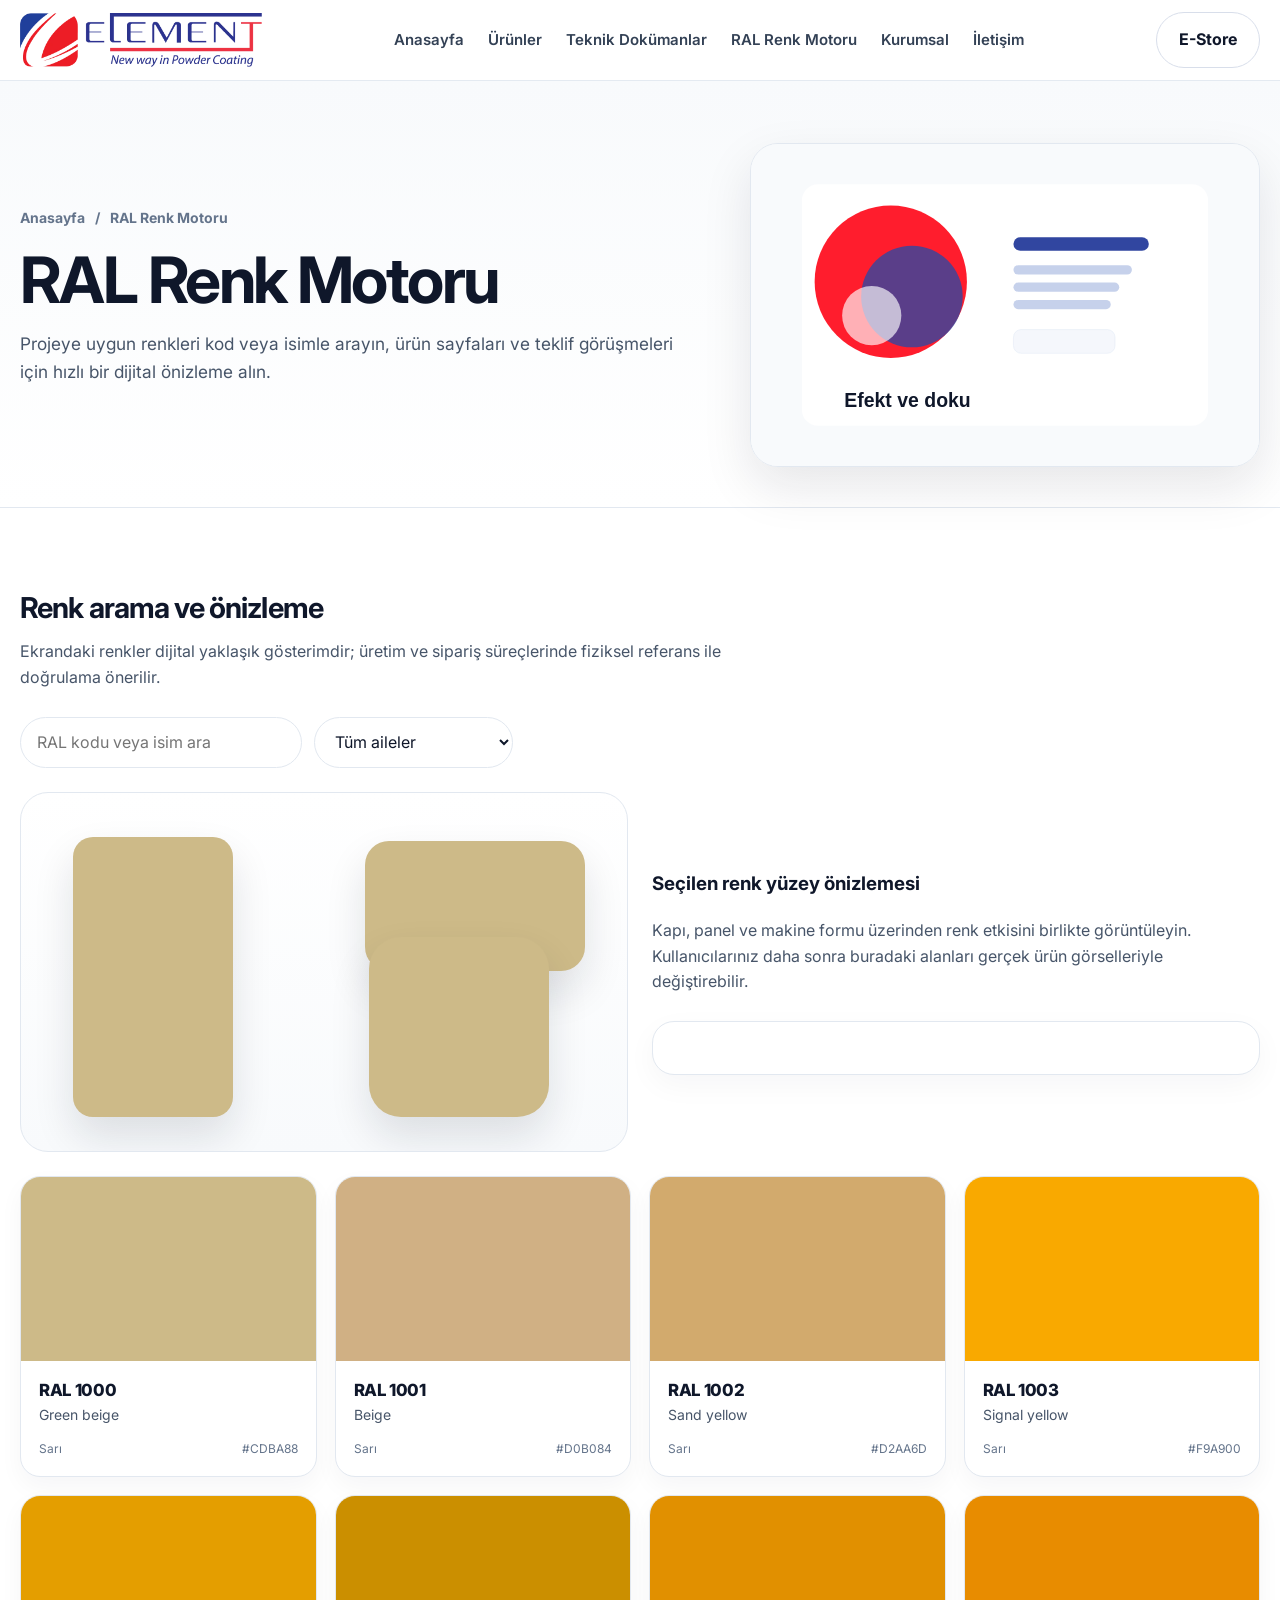
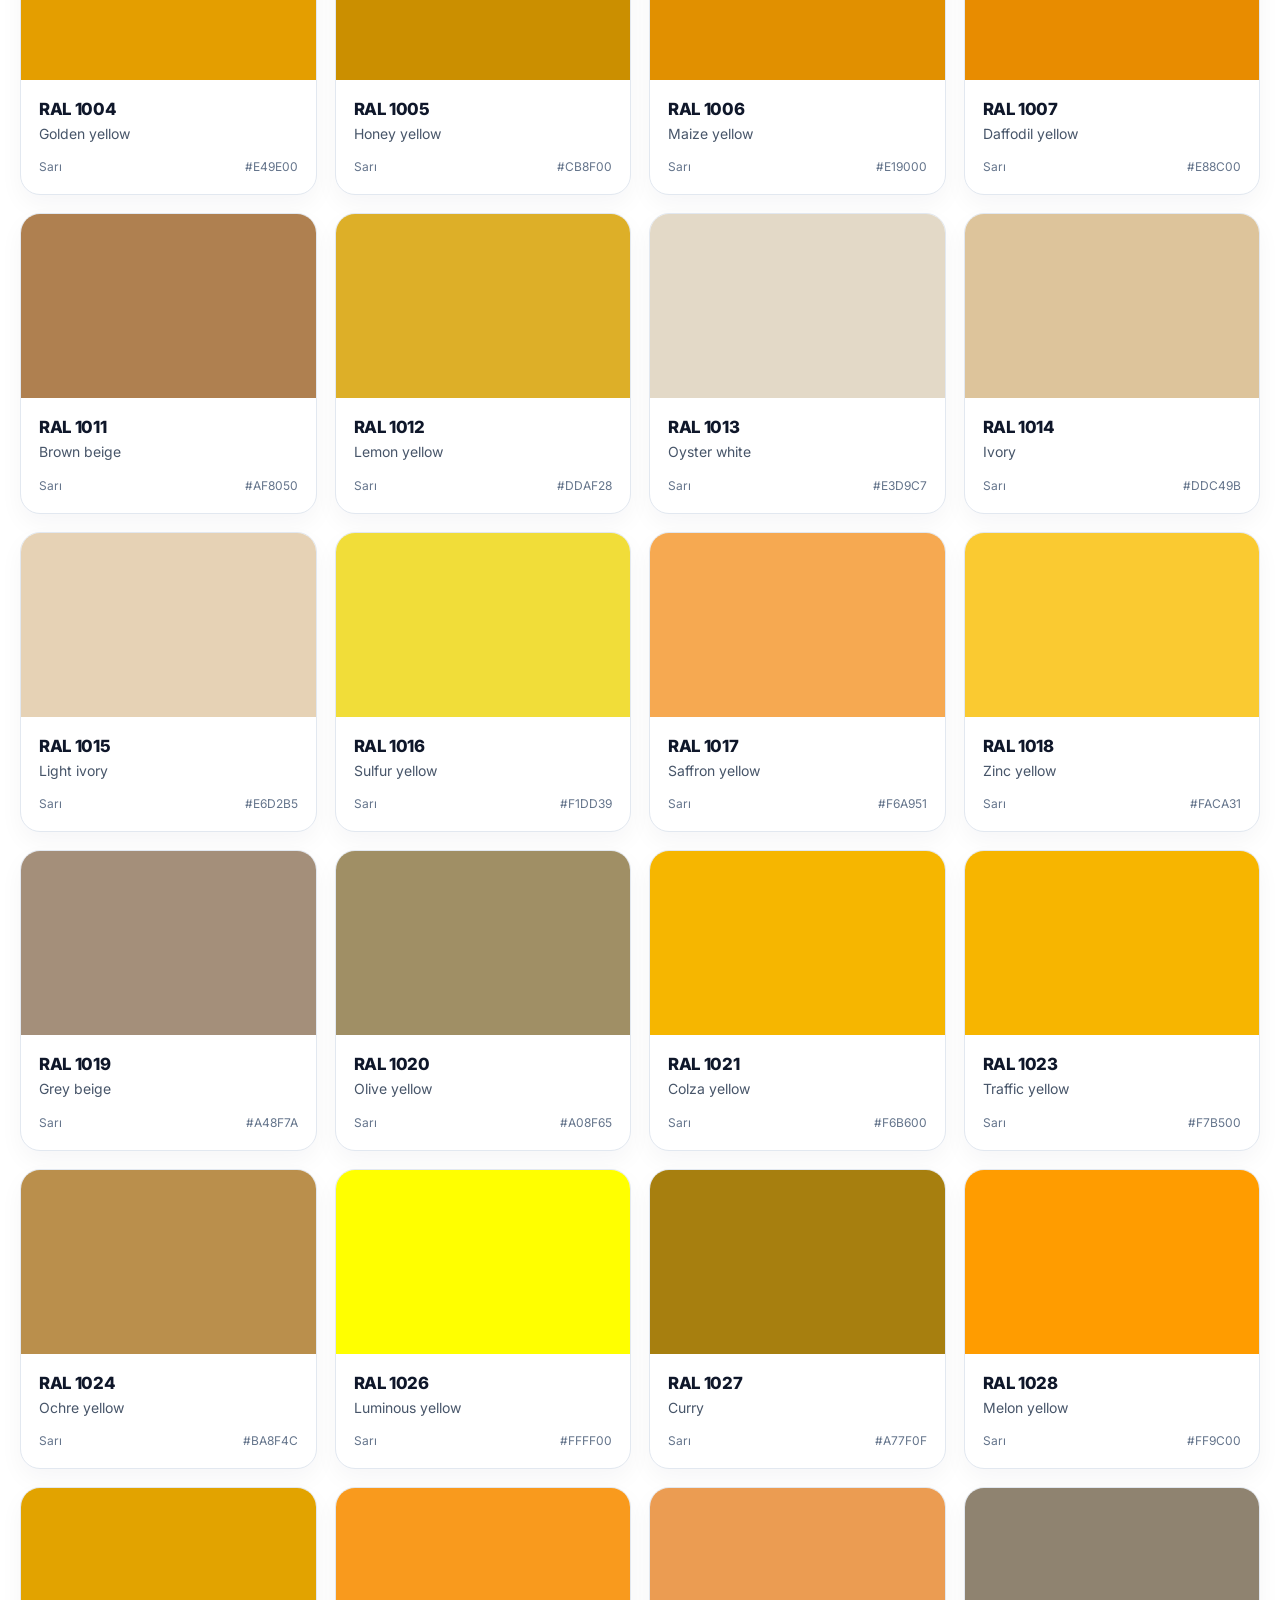
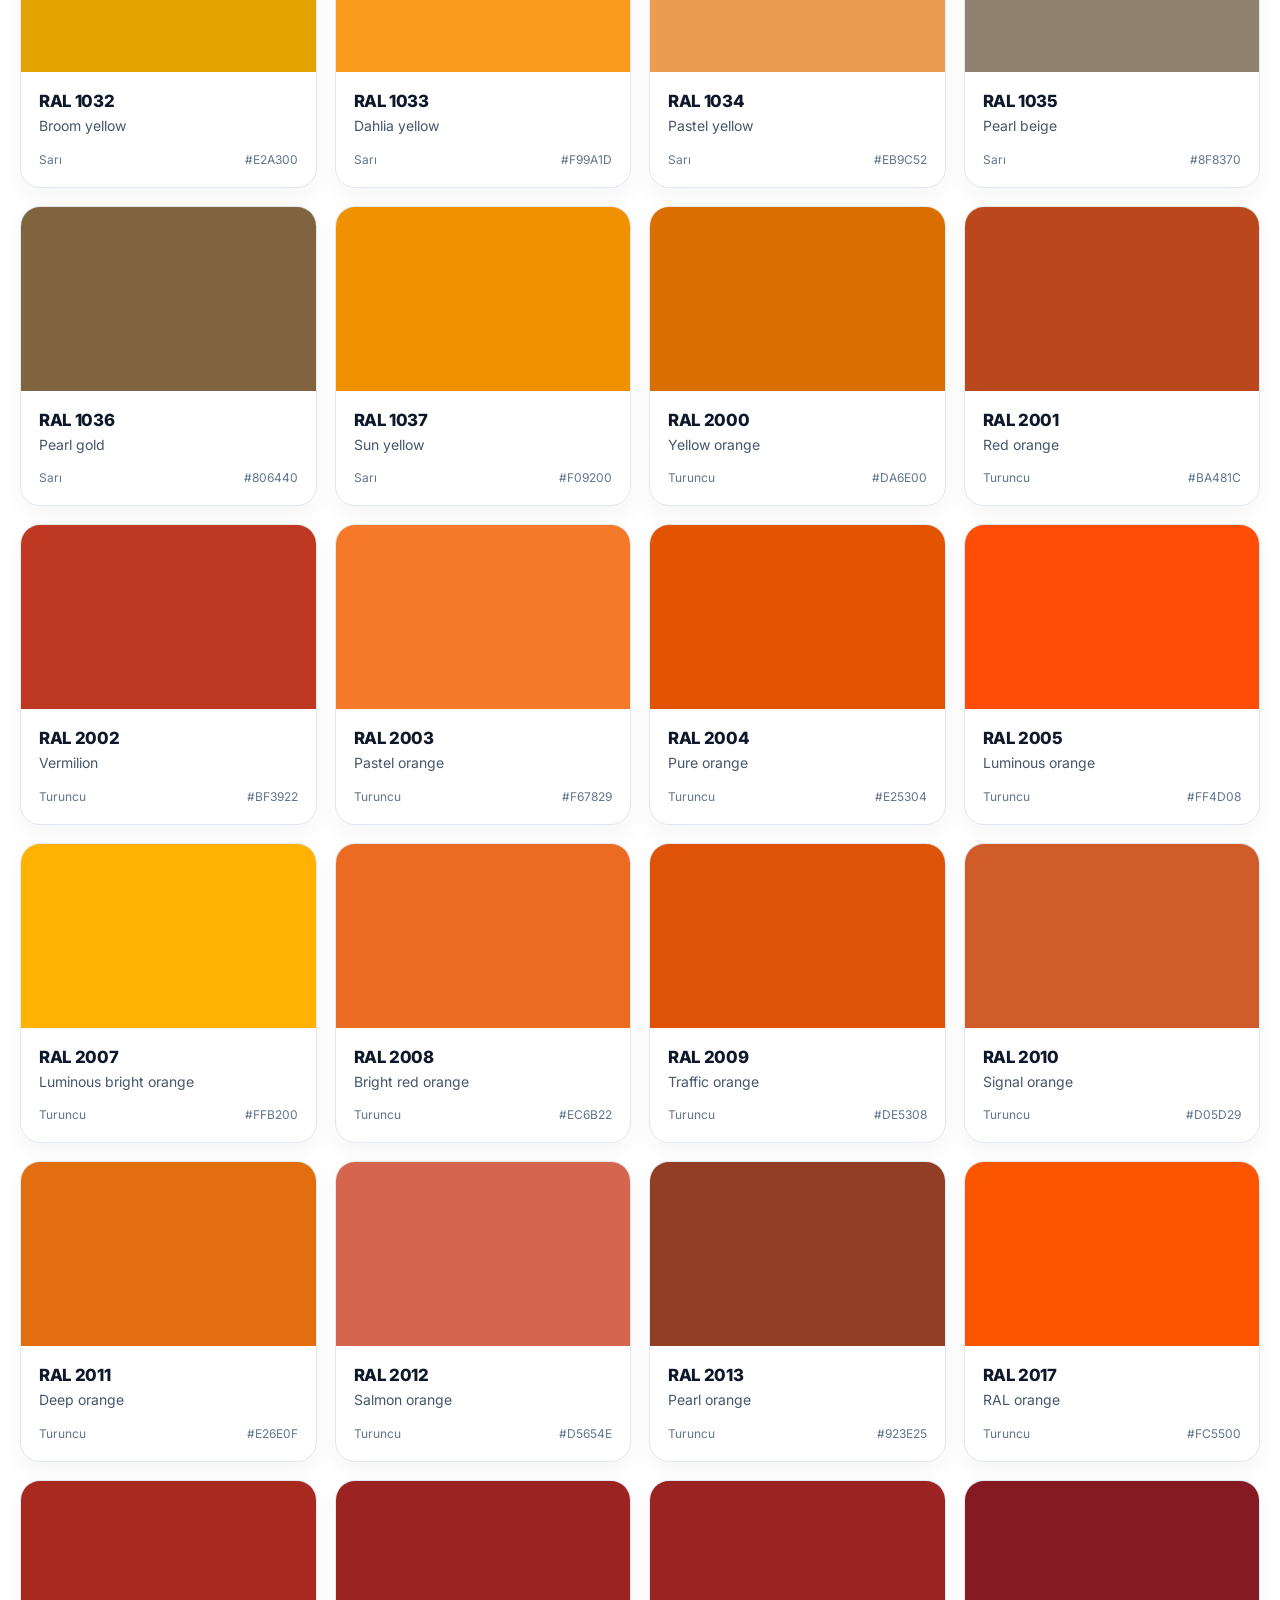
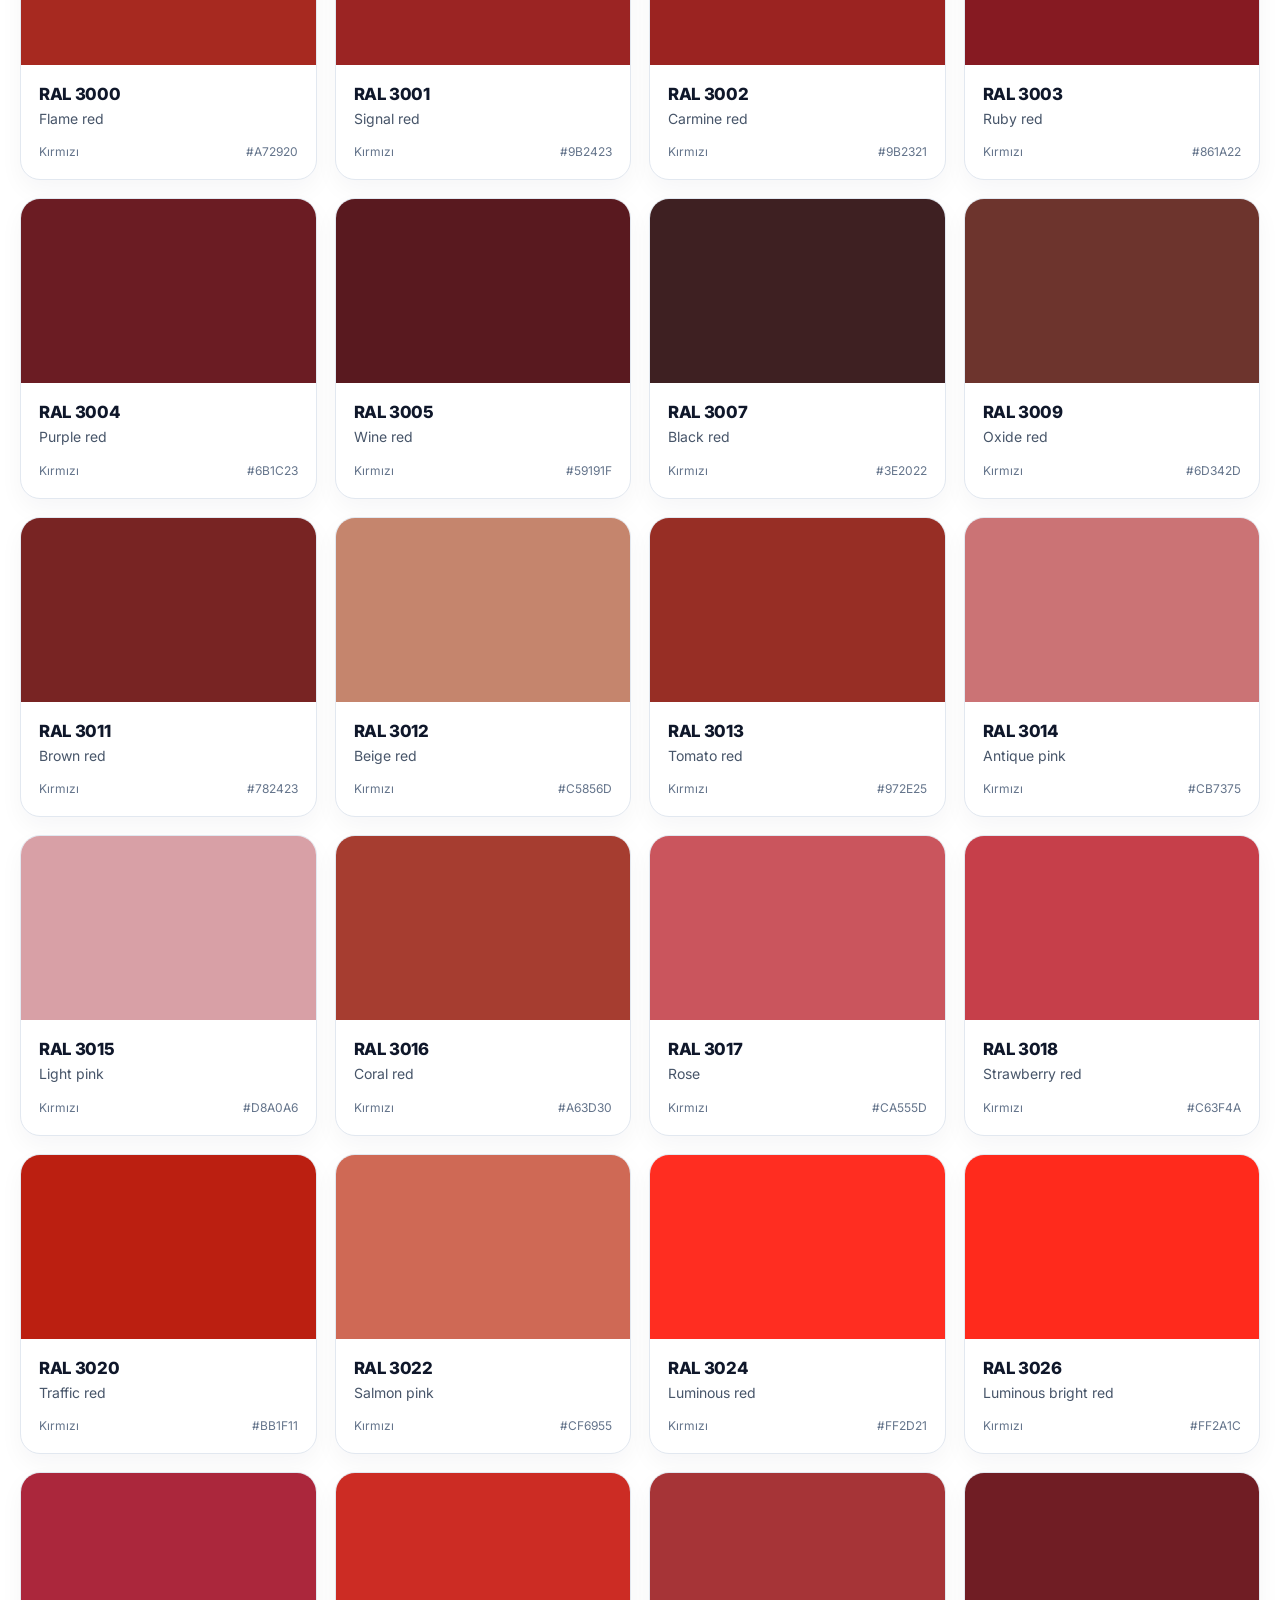
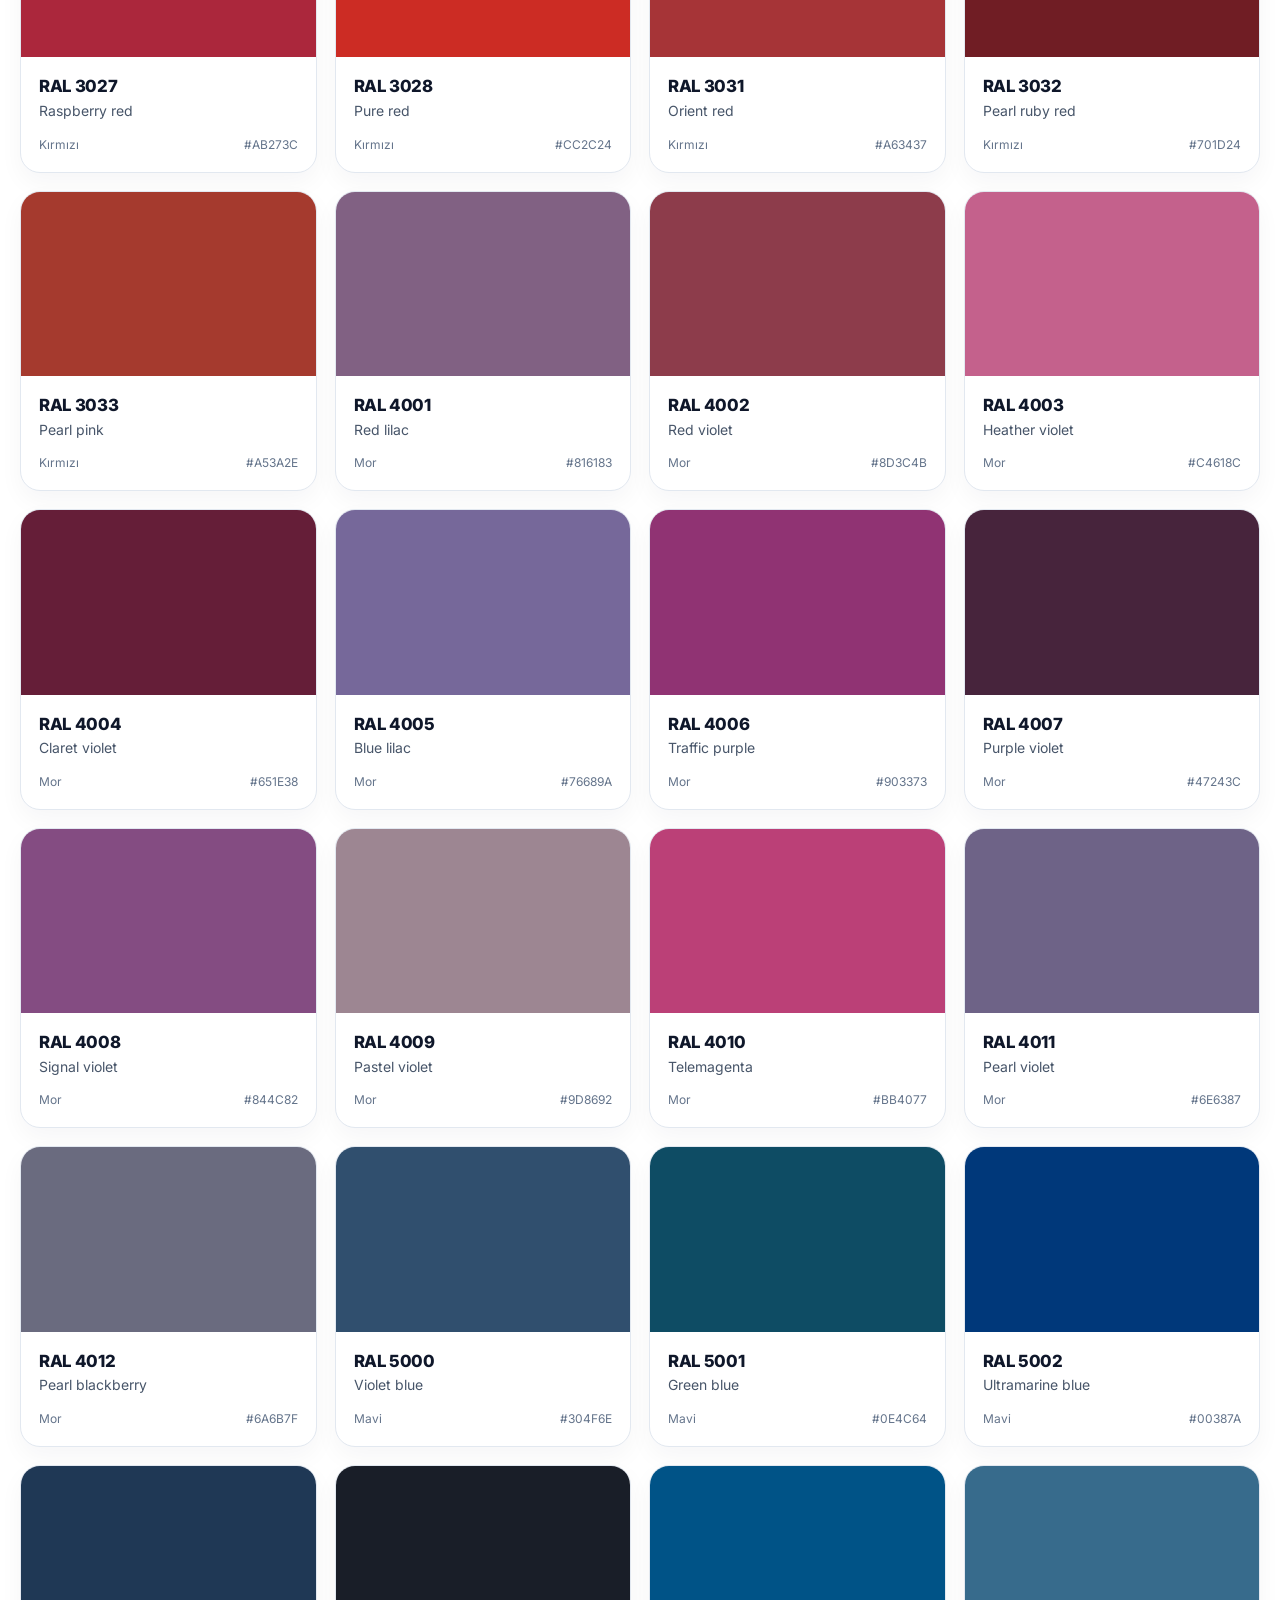
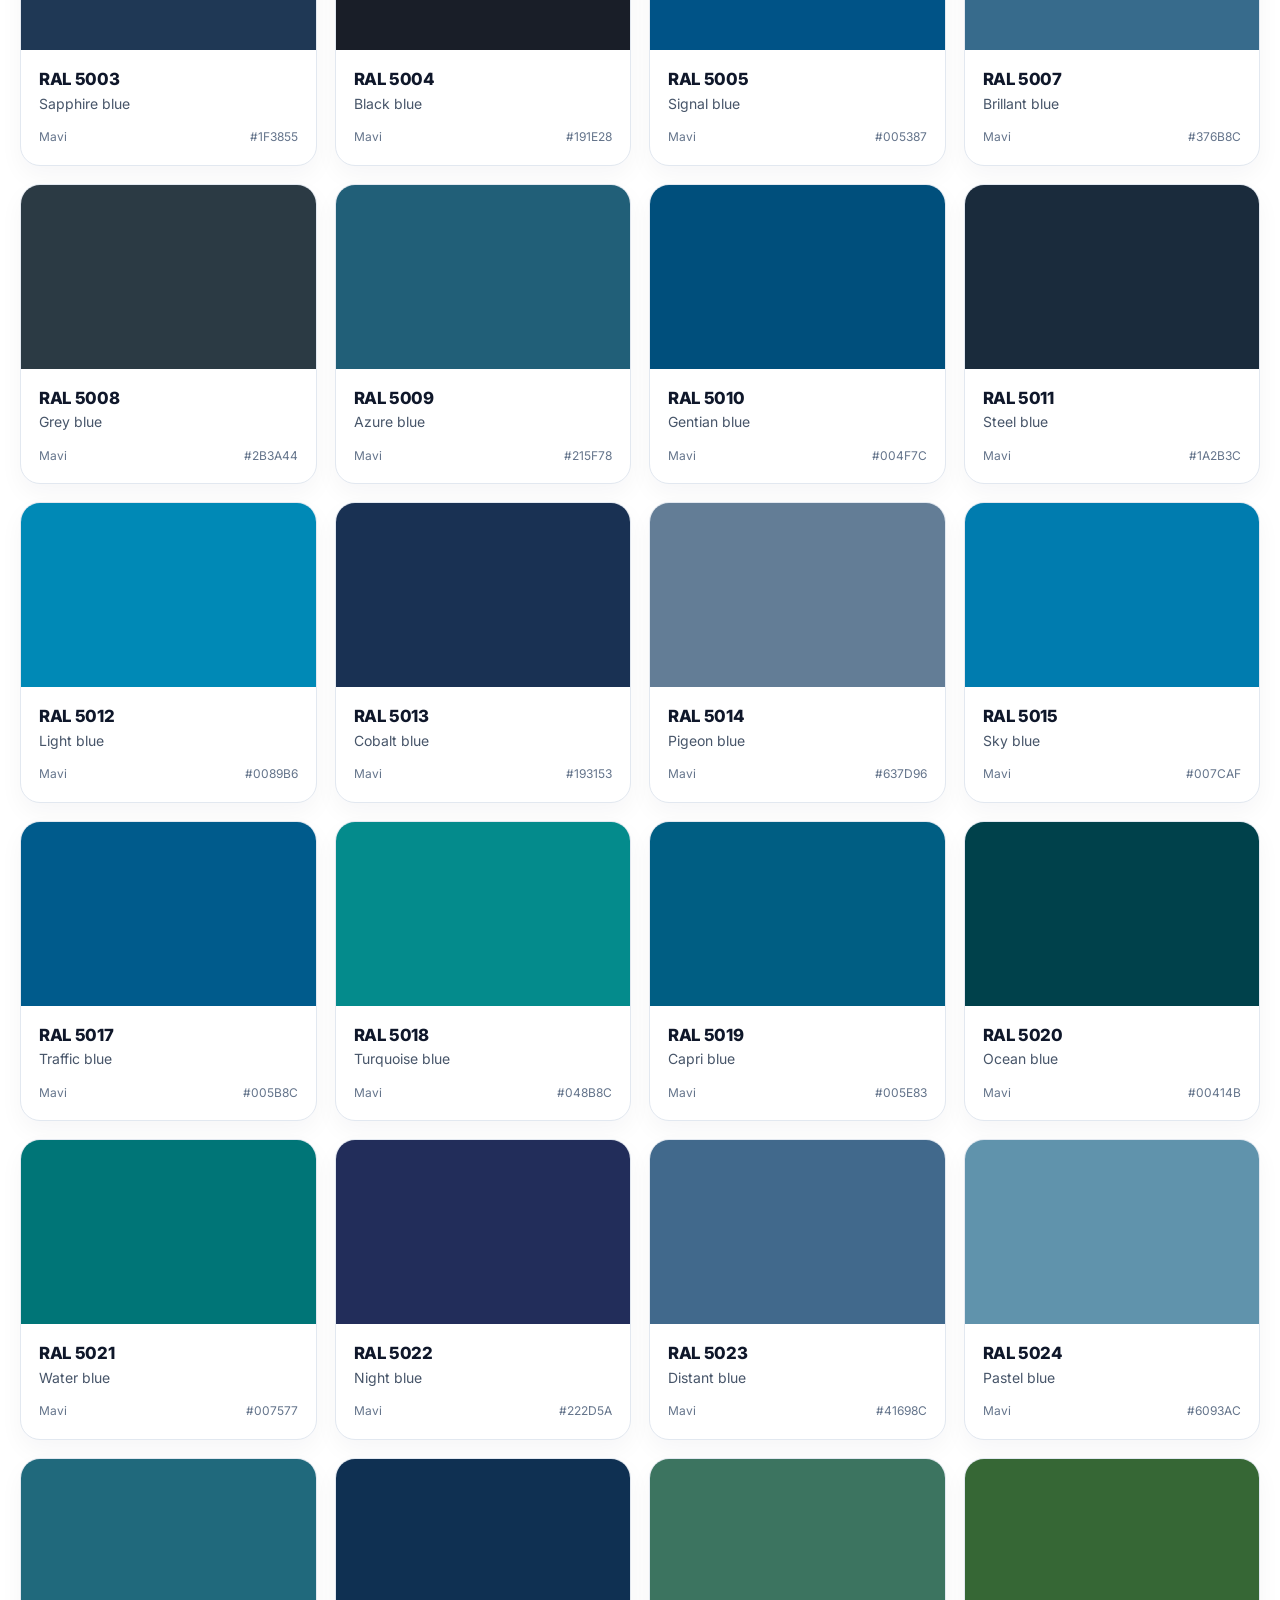
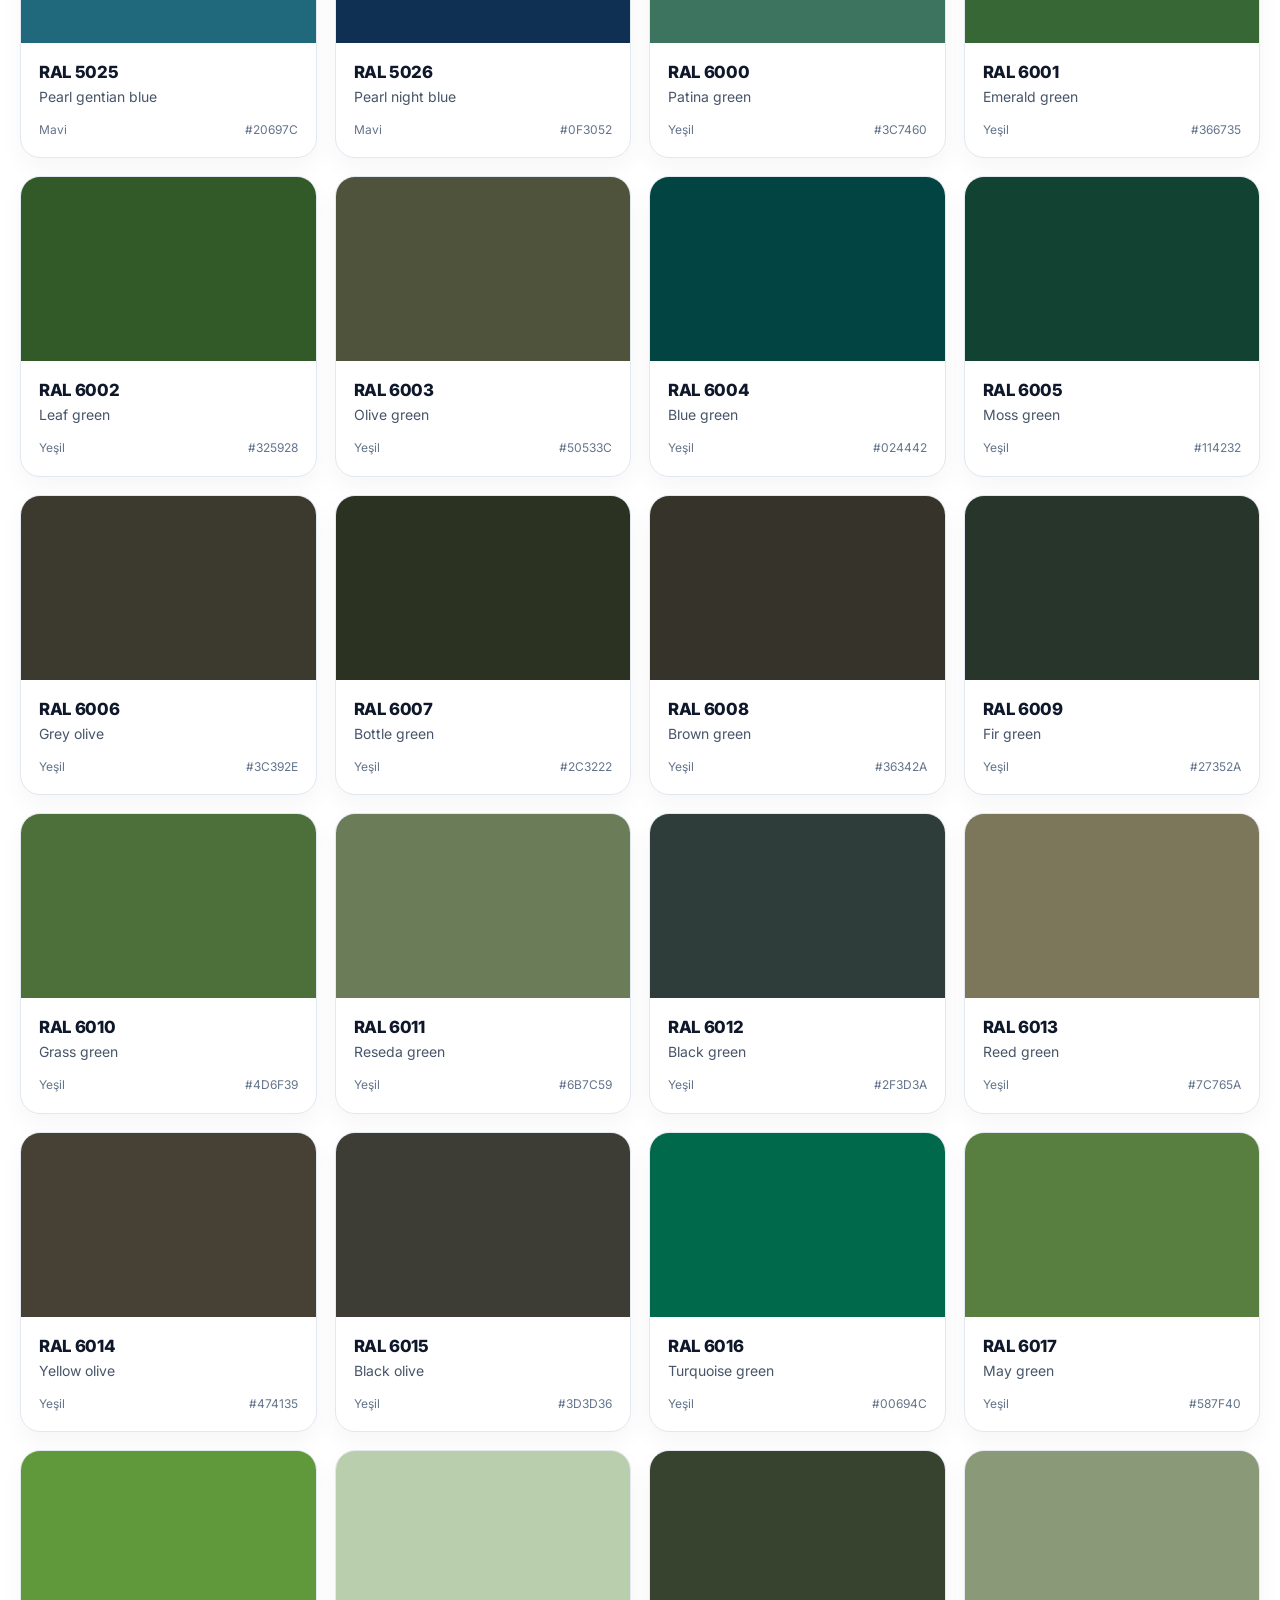
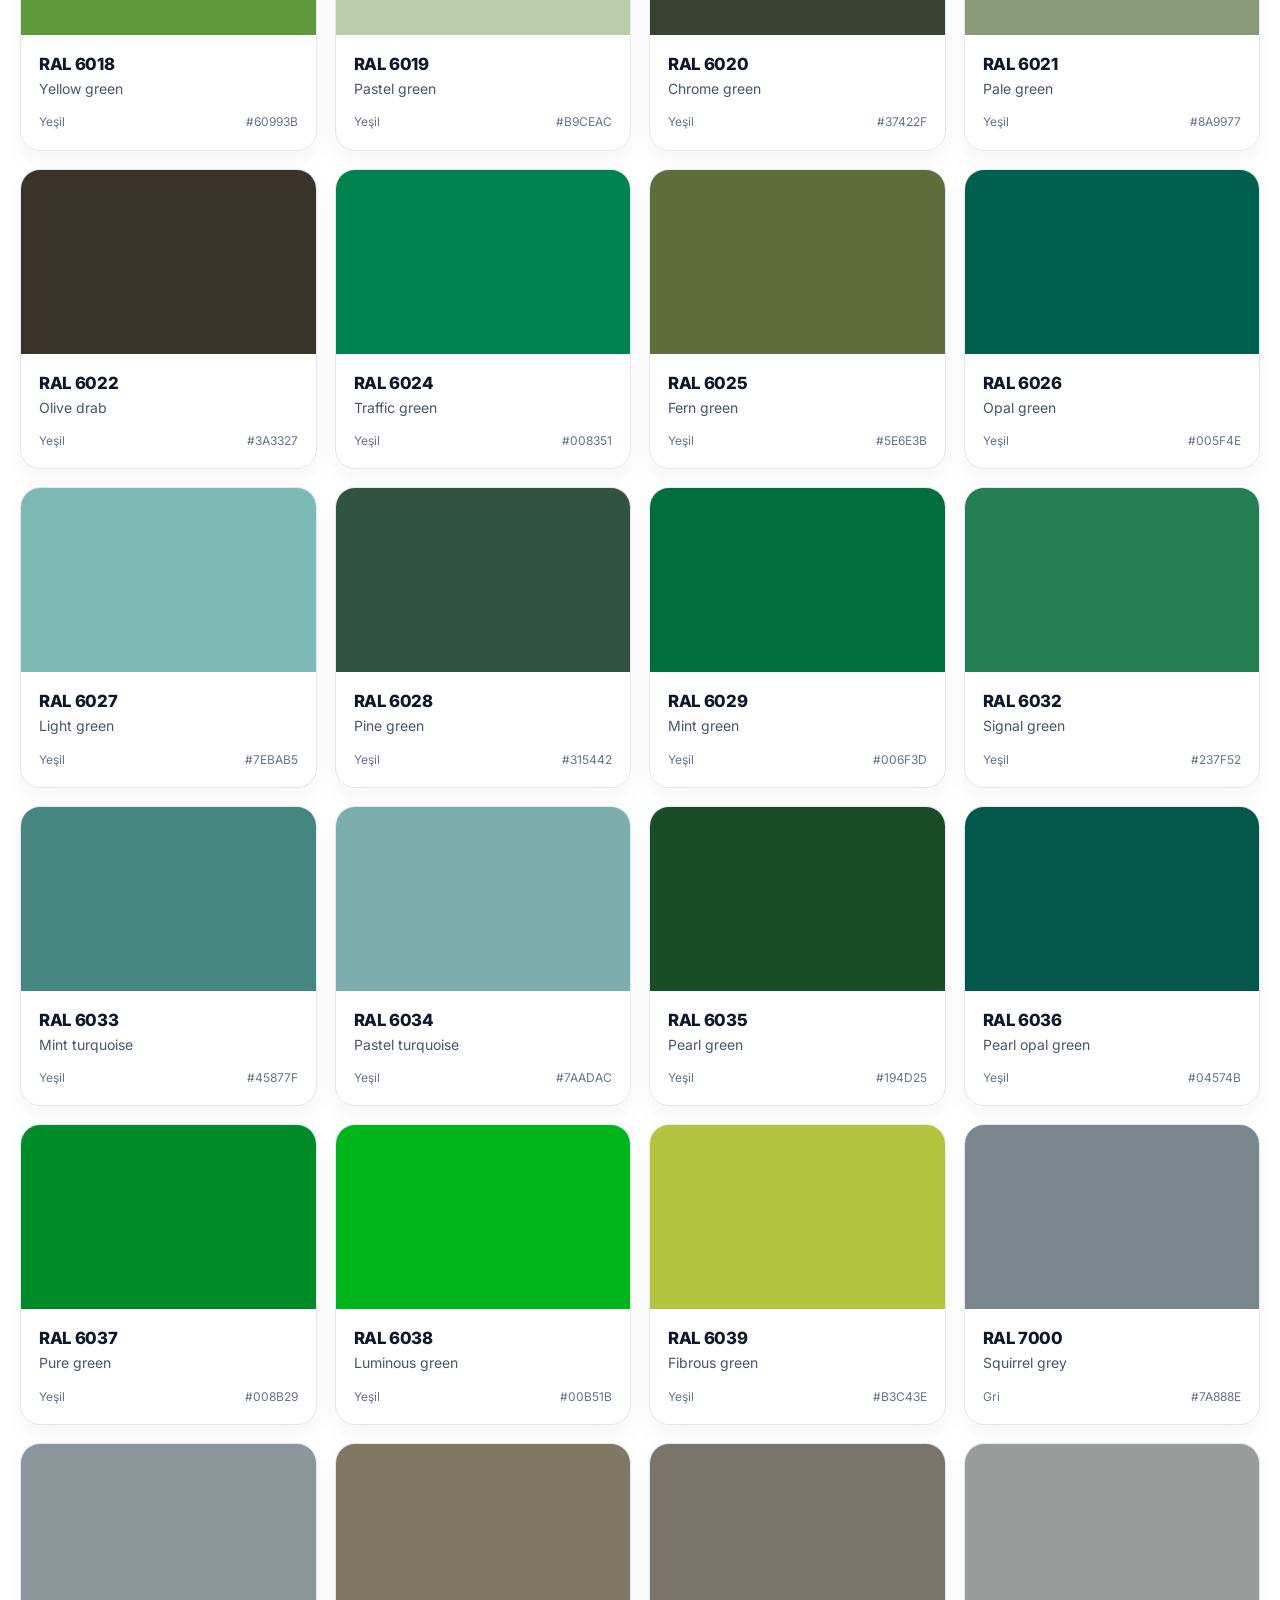
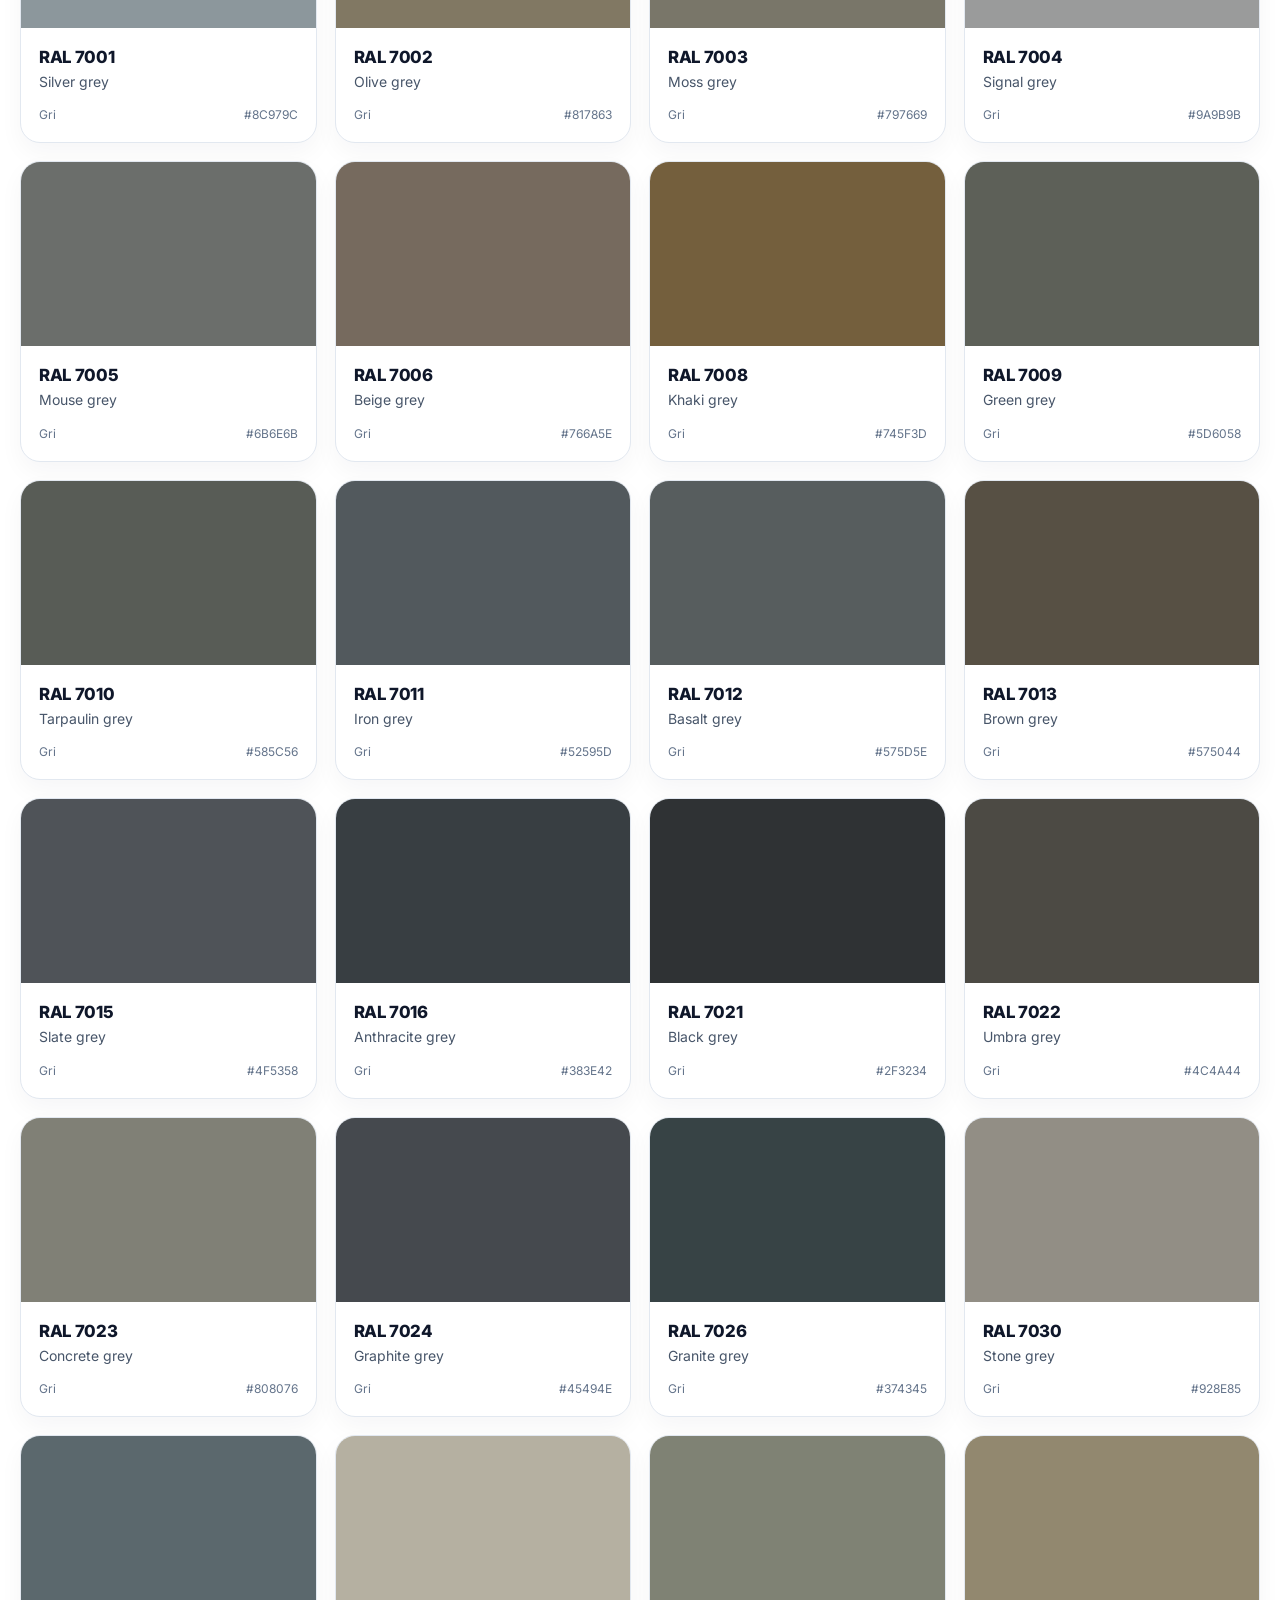
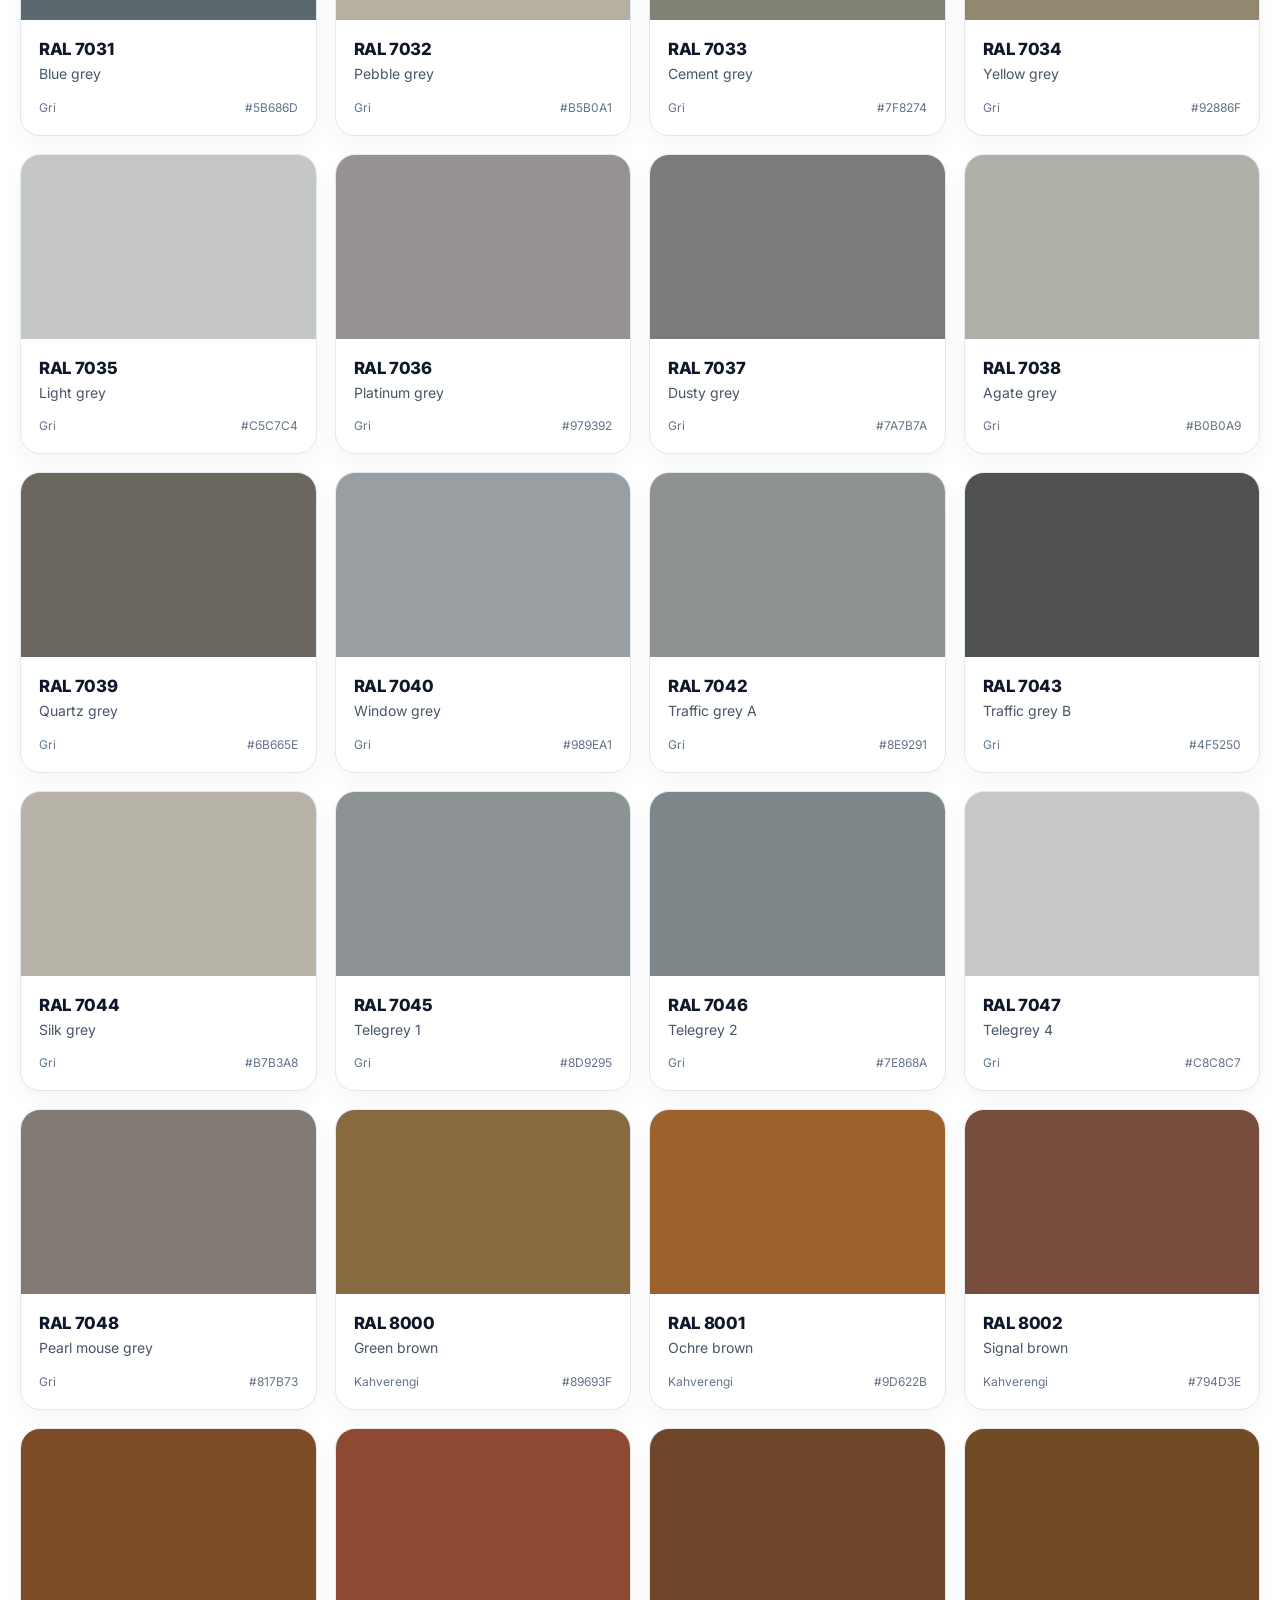
==== ral-renk-motoru.html @ 596d7acd "Add files via upload" ====
<!DOCTYPE html><html lang="tr"><head><title>RAL Renk Motoru - Element Boya</title><meta name="description" content="Element Boya RAL renk motoru ve dijital renk önizleme alanı"><meta charset="UTF-8"><meta name="viewport" content="width=device-width, initial-scale=1.0"><meta name="theme-color" content="#ffffff"><link rel="preconnect" href="https://fonts.googleapis.com"><link rel="preconnect" href="https://fonts.gstatic.com" crossorigin><link href="https://fonts.googleapis.com/css2?family=Inter:wght@400;500;600;700;800&display=swap" rel="stylesheet"><link rel="stylesheet" href="assets/css/styles.css"></head><body><header class="site-header">
  <div class="container navbar">
    <a class="logo" href="index.html" aria-label="Element Boya Ana Sayfa"><img src="assets/images/element-logo.webp" alt="Element Boya logosu"></a>
    <nav class="nav-links">
      <a href="index.html">Anasayfa</a>
      <a href="urunler.html">Ürünler</a>
      <a href="teknik-dokumanlar.html">Teknik Dokümanlar</a>
      <a href="ral-renk-motoru.html">RAL Renk Motoru</a>
      <a href="kurumsal.html">Kurumsal</a>
      <a href="iletisim.html">İletişim</a>
    </nav>
    <div class="cta-row">
      <a class="btn btn-secondary" href="https://shopelementboya.com/" target="_blank" rel="noopener">E-Store</a>
      <button class="btn btn-dark mobile-toggle" data-mobile-toggle>Menü</button>
    </div>
  </div>
  <div class="container mobile-nav" data-mobile-nav>
    <a href="index.html">Anasayfa</a>
    <a href="urunler.html">Ürünler</a>
    <a href="teknik-dokumanlar.html">Teknik Dokümanlar</a>
    <a href="ral-renk-motoru.html">RAL Renk Motoru</a>
    <a href="kurumsal.html">Kurumsal</a>
    <a href="iletisim.html">İletişim</a>
    <a href="https://shopelementboya.com/" target="_blank" rel="noopener">E-Store</a>
  </div>
</header>
<section class="page-hero"><div class="container split-grid"><div><div class="breadcrumb"><span>Anasayfa</span><span>/</span><span>RAL Renk Motoru</span></div><h1>RAL Renk Motoru</h1><p>Projeye uygun renkleri kod veya isimle arayın, ürün sayfaları ve teklif görüşmeleri için hızlı bir dijital önizleme alın.</p></div><div class="page-banner"><img src="assets/images/product-effects.svg" alt="RAL renk motoru banner"></div></div></section>
<section class="section"><div class="container"><h2 class="section-title">Renk arama ve önizleme</h2><p class="section-lead">Ekrandaki renkler dijital yaklaşık gösterimdir; üretim ve sipariş süreçlerinde fiziksel referans ile doğrulama önerilir.</p><div class="ral-toolbar"><input class="search" id="ral-search" placeholder="RAL kodu veya isim ara"><select class="select" id="ral-family"><option value="">Tüm aileler</option><option value="1">1000 Sarılar</option><option value="2">2000 Turuncular</option><option value="3">3000 Kırmızılar</option><option value="4">4000 Morlar</option><option value="5">5000 Maviler</option><option value="6">6000 Yeşiller</option><option value="7">7000 Griler</option><option value="8">8000 Kahveler</option><option value="9">9000 Siyah / Beyaz</option></select></div><div class="showcase"><div class="show-surface" id="show-surface"><div class="mock-door" id="mock-door"></div><div class="mock-panel" id="mock-panel"></div><div class="mock-machine" id="mock-machine"></div></div><div><h3 style="margin-top:0">Seçilen renk yüzey önizlemesi</h3><p class="section-lead">Kapı, panel ve makine formu üzerinden renk etkisini birlikte görüntüleyin. Kullanıcılarınız daha sonra buradaki alanları gerçek ürün görselleriyle değiştirebilir.</p><div id="ral-selected" class="card"></div></div></div><div id="ral-grid" class="ral-grid" style="margin-top:24px"></div></div></section>
<footer class="footer">
  <div class="container">
    <div class="footer-grid">
      <div>
        <div class="logo logo-footer" style="margin-bottom:14px"><img src="assets/images/element-logo.webp" alt="Element Boya logosu"></div>
        <p>Element Boya; polyester, epoksi polyester, epoksi ve özel efekt serileriyle endüstriyel kaplama ihtiyaçlarına yönelik çözümler sunar. Bu sitedeki görsel alanları ve doküman bağlantılarını daha sonra kendi içeriklerinizle kolayca güncelleyebilirsiniz.</p>
      </div>
      <div>
        <h4>Hızlı Erişim</h4>
        <ul>
          <li><a href="urunler.html">Ürünler</a></li>
          <li><a href="teknik-dokumanlar.html">Teknik Dokümanlar</a></li>
          <li><a href="ral-renk-motoru.html">RAL Renk Motoru</a></li>
        </ul>
      </div>
      <div>
        <h4>Kurumsal</h4>
        <ul>
          <li><a href="kurumsal.html">Şirket Profili</a></li>
          <li><a href="kurumsal.html#arge">Ar-Ge</a></li>
          <li><a href="iletisim.html">İletişim</a></li>
        </ul>
      </div>
      <div>
        <h4>E-Store</h4>
        <p>Kurumsal siteden ürünleri inceleyen müşterilerinizi tek tıkla online mağazanıza yönlendirin.</p>
        <a class="btn btn-primary" href="https://shopelementboya.com/" target="_blank" rel="noopener">shopelementboya.com</a>
      </div>
    </div>
    <div class="footer-bottom">© <span data-year></span> Element Boya. Tüm hakları saklıdır.</div>
  </div>
</footer><script src="assets/data/products.js"></script><script src="assets/data/docs.js"></script><script src="assets/data/ral-colors.js"></script><script src="assets/js/app.js"></script></body></html>
---- assets/css/styles.css ----
:root {
  --bg: #ffffff;
  --text: #0f172a;
  --muted: #475569;
  --line: #e2e8f0;
  --surface: #f8fafc;
  --surface-2: #eef2f7;
  --brand: #d62828;
  --brand-2: #111827;
  --accent: #f97316;
  --ok: #16a34a;
  --shadow: 0 20px 50px rgba(15, 23, 42, .10);
  --radius: 22px;
  --max: 1240px;
}
* { box-sizing: border-box; }
html { scroll-behavior: smooth; }
body {
  margin: 0;
  font-family: Inter, Arial, Helvetica, sans-serif;
  color: var(--text);
  background: var(--bg);
  line-height: 1.6;
}
a { color: inherit; text-decoration: none; }
img { max-width: 100%; display: block; }
.container { width: min(var(--max), calc(100% - 40px)); margin: 0 auto; }
.site-header {
  position: sticky; top: 0; z-index: 1000;
  backdrop-filter: blur(16px);
  background: rgba(255,255,255,.88);
  border-bottom: 1px solid rgba(226,232,240,.9);
}
.navbar { display: flex; align-items: center; justify-content: space-between; gap: 20px; min-height: 80px; }
.logo { display:flex; align-items:center; gap:14px; font-weight:800; letter-spacing:.2px; }
.logo img{height:54px; width:auto; display:block;}
.logo.logo-footer img{height:44px;}
.logo-badge { display:none; }
.nav-links { display:flex; gap:24px; align-items:center; }
.nav-links a { color: #334155; font-weight:600; font-size:15px; }
.nav-links a:hover { color: var(--brand); }
.cta-row { display:flex; gap:12px; align-items:center; flex-wrap:wrap; }
.btn {
  display:inline-flex; align-items:center; justify-content:center; gap:10px;
  padding: 14px 22px; border-radius: 999px; border:1px solid transparent;
  font-weight:700; transition:.25s ease; cursor:pointer;
}
.btn:hover { transform: translateY(-1px); }
.btn-primary { background: linear-gradient(135deg, var(--brand), var(--accent)); color:#fff; box-shadow: var(--shadow); }
.btn-secondary { border-color: var(--line); background:#fff; color:var(--text); }
.btn-dark { background: var(--brand-2); color:#fff; }
.hero {
  position: relative; overflow:hidden;
  padding: 84px 0 64px;
  background: radial-gradient(circle at top right, rgba(249,115,22,.12), transparent 26%), linear-gradient(180deg, #f8fafc, #ffffff);
}
.hero-grid, .split-grid { display:grid; grid-template-columns: 1.15fr .85fr; gap:40px; align-items:center; }
.eyebrow { display:inline-flex; align-items:center; gap:8px; padding: 9px 14px; border-radius:999px; background:#fff; border:1px solid var(--line); color:#475569; font-size:14px; font-weight:700; }
.eyebrow .dot { width:8px; height:8px; border-radius:50%; background: var(--brand); }
.hero h1, .page-hero h1 { font-size: clamp(2.2rem, 5vw, 4.4rem); line-height:1.02; margin:18px 0 18px; letter-spacing:-.04em; }
.hero p, .page-hero p { color: var(--muted); font-size:1.08rem; max-width: 680px; }
.hero-card, .glass-card {
  background: rgba(255,255,255,.82); border:1px solid rgba(226,232,240,.9); border-radius: 28px;
  box-shadow: var(--shadow); overflow:hidden;
}
.hero-media { min-height: 480px; }
.section { padding: 84px 0; }
.section-sm { padding: 56px 0; }
.section-title { font-size: clamp(1.8rem, 2vw, 2.8rem); line-height:1.1; margin: 0 0 14px; letter-spacing:-.03em; }
.section-lead { max-width:760px; color:var(--muted); margin-bottom: 26px; }
.grid-2, .grid-3, .grid-4 {
  display:grid; gap:22px;
}
.grid-2 { grid-template-columns: repeat(2, minmax(0,1fr)); }
.grid-3 { grid-template-columns: repeat(3, minmax(0,1fr)); }
.grid-4 { grid-template-columns: repeat(4, minmax(0,1fr)); }
.card {
  background:#fff; border:1px solid var(--line); border-radius: var(--radius);
  padding: 26px; box-shadow: 0 10px 30px rgba(15,23,42,.04);
}
.card h3 { margin: 16px 0 10px; font-size:1.2rem; }
.card p { margin: 0; color: var(--muted); }
.card .icon {
  width: 54px; height:54px; border-radius:16px; display:grid; place-items:center;
  background: linear-gradient(135deg, rgba(214,40,40,.12), rgba(249,115,22,.16));
  color:var(--brand); font-weight:800;
}
.metric-strip {
  display:grid; grid-template-columns: repeat(4, minmax(0,1fr)); gap:18px; margin-top: 28px;
}
.metric {
  background: linear-gradient(180deg, #ffffff, #f8fafc); border:1px solid var(--line); border-radius:18px; padding: 24px;
}
.metric strong { display:block; font-size:2rem; letter-spacing:-.04em; }
.metric span { color: var(--muted); font-weight:600; }
.product-card { overflow:hidden; padding:0; }
.product-card .media { aspect-ratio: 16/10; overflow:hidden; }
.product-card .content { padding: 24px; }
.product-card .tag {
  display:inline-block; background:#fff5f5; color: var(--brand); border:1px solid #fecaca; border-radius:999px; padding:6px 12px; font-size:13px; font-weight:800;
}
.list { padding: 0; margin: 16px 0 0; list-style:none; }
.list li { padding-left: 24px; position:relative; color: var(--muted); margin: 8px 0; }
.list li::before { content:'•'; color: var(--brand); position:absolute; left: 8px; top:0; font-weight:900; }
.band {
  background: linear-gradient(180deg, var(--brand-2), #1f2937); color:#fff;
}
.band .card { background: rgba(255,255,255,.05); border-color: rgba(255,255,255,.12); color:#fff; }
.band .card p, .band .section-lead, .band .list li { color: #cbd5e1; }
.page-hero { padding: 62px 0 40px; background: linear-gradient(180deg, #f8fafc, #fff); border-bottom:1px solid var(--line); }
.page-banner { border-radius: 28px; overflow:hidden; box-shadow: var(--shadow); border:1px solid var(--line); }
.breadcrumb { display:flex; gap:10px; color:#64748b; font-weight:700; font-size:14px; }
.filters {
  display:flex; flex-wrap:wrap; gap:12px; margin: 18px 0 26px;
}
.filter-chip, .select, .search {
  border:1px solid var(--line); background:#fff; color: var(--text); border-radius: 999px; padding: 12px 16px; font: inherit;
}
.search { min-width: 240px; }
.docs-table { width:100%; border-collapse: collapse; background:#fff; border:1px solid var(--line); border-radius: 20px; overflow:hidden; }
.docs-table th, .docs-table td { padding: 16px 18px; border-bottom:1px solid var(--line); text-align:left; }
.docs-table th { background: #f8fafc; font-size:14px; color:#475569; text-transform: uppercase; letter-spacing:.04em; }
.docs-table tr:hover td { background:#fcfcfd; }
.docs-pill { display:inline-flex; padding:6px 10px; border-radius:999px; font-size:12px; font-weight:800; }
.docs-pill.katalog { background:#eff6ff; color:#1d4ed8; }
.docs-pill.tds { background:#f0fdf4; color:#15803d; }
.docs-pill.sds { background:#fff7ed; color:#c2410c; }
.ral-toolbar { display:flex; flex-wrap:wrap; gap:12px; margin-bottom: 24px; }
.ral-grid { display:grid; grid-template-columns: repeat(4, minmax(0,1fr)); gap:18px; }
.ral-card { border:1px solid var(--line); border-radius: 20px; overflow:hidden; background:#fff; box-shadow: 0 10px 25px rgba(15,23,42,.04); }
.ral-swatch { aspect-ratio: 16/10; }
.ral-body { padding: 16px 18px 18px; }
.ral-code { font-weight:800; letter-spacing:-.02em; font-size:1.05rem; }
.ral-name { color: var(--muted); font-size:14px; }
.ral-meta { display:flex; justify-content:space-between; gap:10px; font-size:12px; color:#64748b; margin-top: 12px; }
.showcase {
  display:grid; grid-template-columns: 1fr 1fr; gap: 24px; align-items:center; margin-top: 22px;
}
.show-surface {
  border:1px solid var(--line); border-radius: 28px; min-height: 360px; background: linear-gradient(180deg, #fff, #f8fafc); position:relative; overflow:hidden;
}
.mock-door, .mock-panel, .mock-machine {
  position:absolute; border-radius: 20px; box-shadow: 0 20px 40px rgba(15,23,42,.12);
}
.mock-door { width: 160px; height: 280px; left: 52px; bottom: 34px; }
.mock-panel { width: 220px; height: 130px; right: 42px; top: 48px; border-radius: 24px; }
.mock-machine { width: 180px; height: 180px; right: 78px; bottom: 34px; border-radius: 32px; }
.estore-banner {
  display:grid; grid-template-columns: 1.1fr .9fr; gap:24px; align-items:center;
  background: linear-gradient(135deg, #111827, #1f2937); color:#fff; border-radius: 28px; padding: 34px; box-shadow: var(--shadow);
}
.footer {
  background: #0f172a; color:#cbd5e1; padding: 56px 0 20px; margin-top: 50px;
}
.footer-grid { display:grid; grid-template-columns: 1.2fr .8fr .8fr 1fr; gap:20px; }
.footer h4 { color:#fff; margin:0 0 14px; }
.footer ul { list-style:none; padding:0; margin:0; }
.footer li { margin: 8px 0; }
.footer-bottom { margin-top:32px; padding-top:20px; border-top:1px solid rgba(255,255,255,.12); color:#94a3b8; font-size:14px; }
.mobile-toggle { display:none; }
.mobile-nav { display:none; }
.kicker-row { display:flex; flex-wrap:wrap; gap:12px; margin-top:16px; }
.kicker { background:#fff; border:1px solid var(--line); padding:10px 14px; border-radius:999px; font-size:14px; color:#475569; font-weight:700; }
.notice {
  background:#fff7ed; color:#9a3412; border:1px solid #fed7aa; padding:16px 18px; border-radius:16px; margin-top:16px;
}
@media (max-width: 1080px) {
  .hero-grid, .split-grid, .estore-banner, .showcase, .footer-grid { grid-template-columns: 1fr; }
  .grid-4 { grid-template-columns: repeat(2, minmax(0,1fr)); }
  .grid-3 { grid-template-columns: repeat(2, minmax(0,1fr)); }
  .metric-strip { grid-template-columns: repeat(2, minmax(0,1fr)); }
  .ral-grid { grid-template-columns: repeat(3, minmax(0,1fr)); }
}
@media (max-width: 780px) {
  .nav-links { display:none; }
  .mobile-toggle { display:inline-flex; }
  .mobile-nav { display:none; padding-bottom:18px; }
  .mobile-nav.open { display:grid; gap:12px; }
  .grid-2, .grid-3, .grid-4, .metric-strip, .ral-grid { grid-template-columns: 1fr; }
  .hero { padding-top: 42px; }
  .container { width: min(var(--max), calc(100% - 24px)); }
  .docs-table { display:block; overflow-x:auto; }
}


.form-grid{display:grid;grid-template-columns:repeat(2,minmax(0,1fr));gap:16px}.form-grid .full{grid-column:1/-1}.input, textarea.input{width:100%;border:1px solid var(--line);background:#fff;border-radius:16px;padding:14px 16px;font:inherit;color:var(--text)}textarea.input{min-height:140px;resize:vertical}.small-muted{color:#64748b;font-size:14px}.cta-box{display:flex;flex-direction:column;gap:10px}.mini-grid{display:grid;grid-template-columns:repeat(3,minmax(0,1fr));gap:18px}.feature-box{padding:18px;border:1px solid var(--line);border-radius:18px;background:linear-gradient(180deg,#fff,#f8fafc)}@media(max-width:780px){.form-grid,.mini-grid{grid-template-columns:1fr}}

.nav-links a.active{color:var(--brand)}
.hero-media img, .page-banner img{width:100%; height:100%; object-fit:cover;}
.site-header .btn-secondary{border-color:#d8deea;}
.footer .btn-primary{padding:12px 18px;}
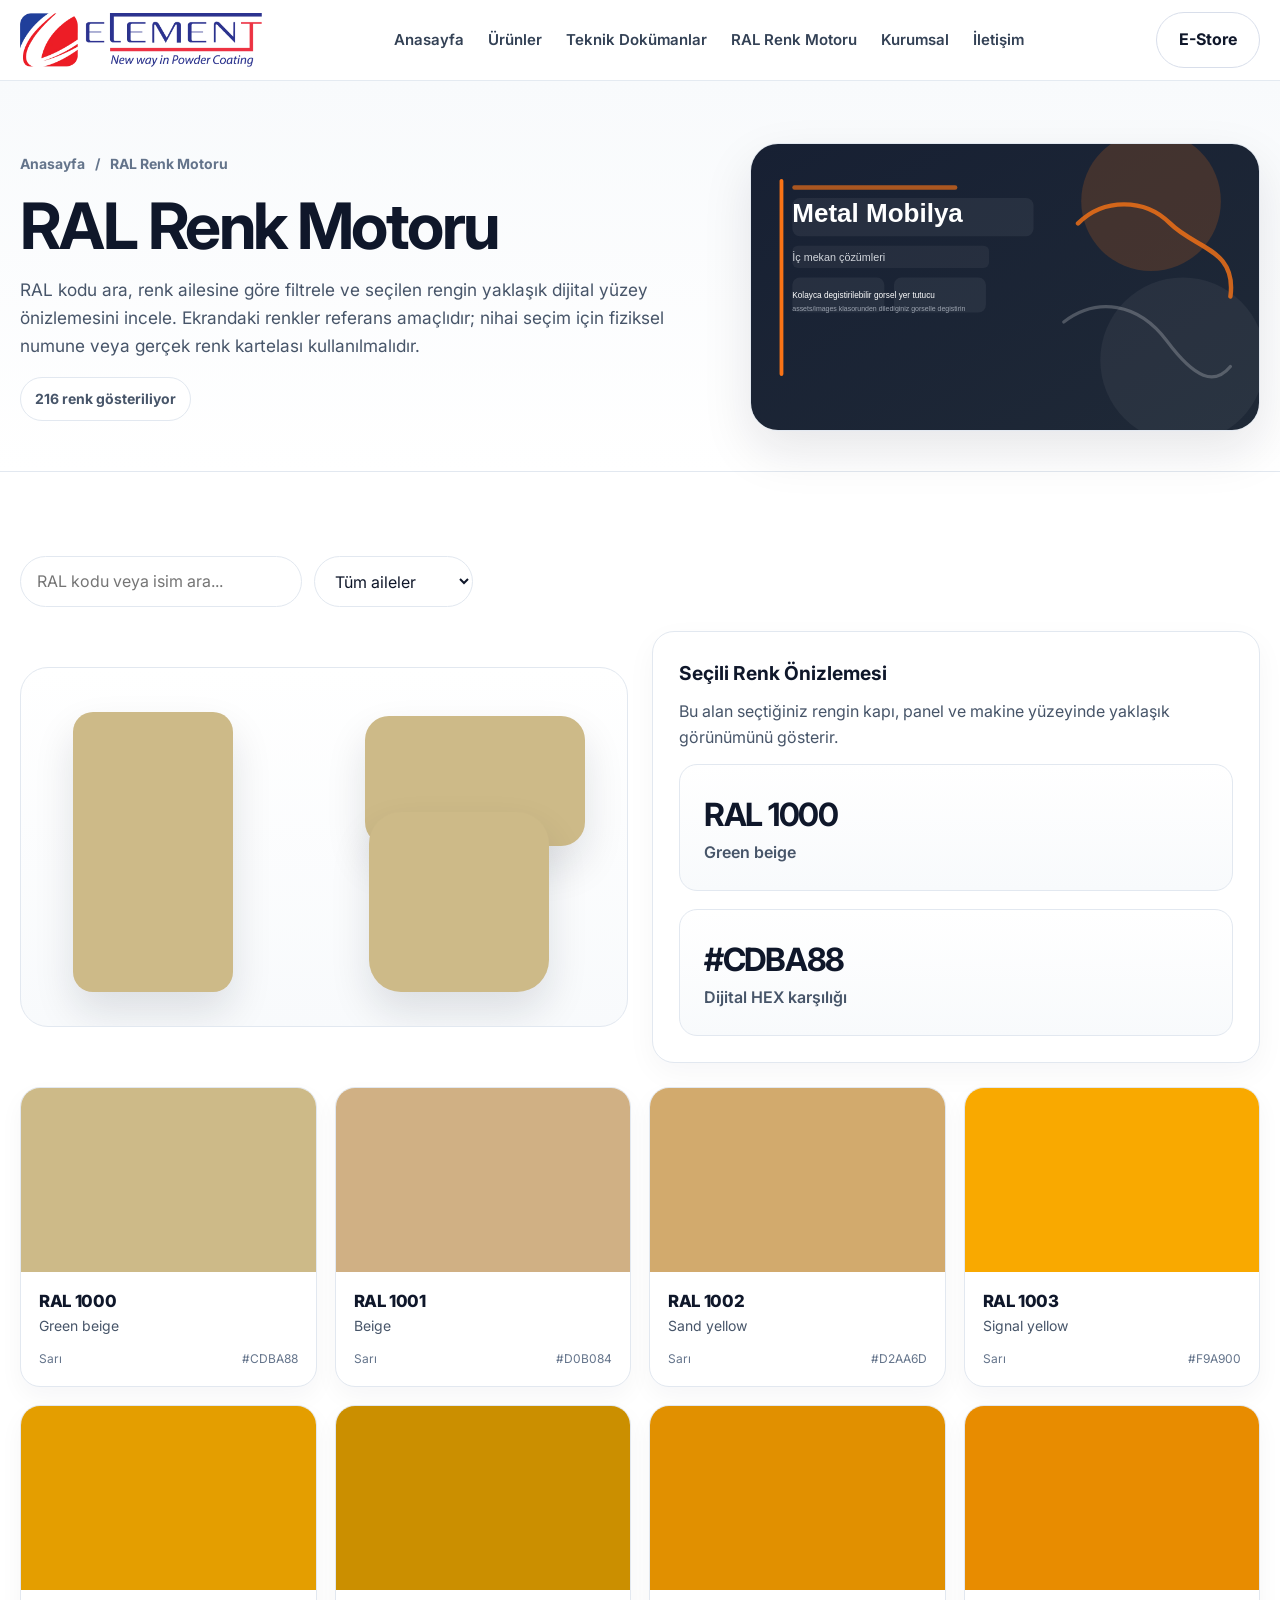
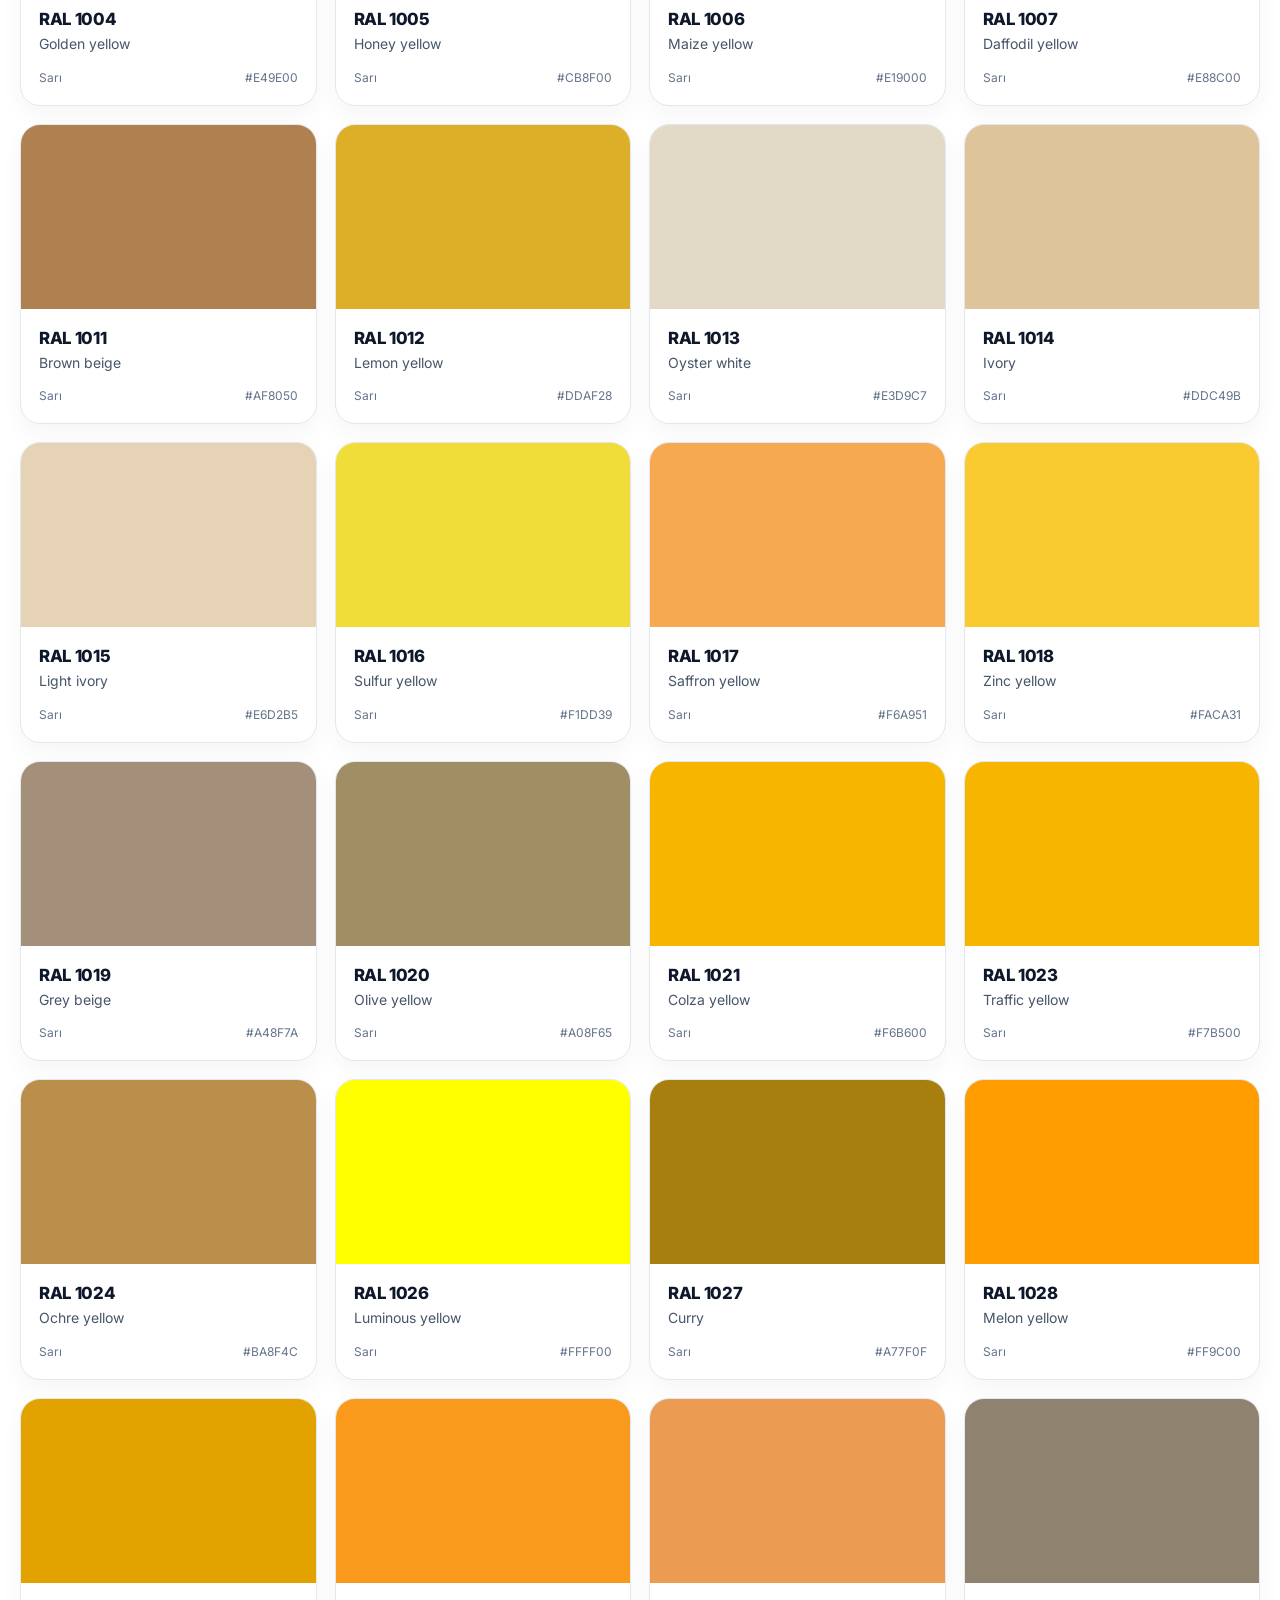
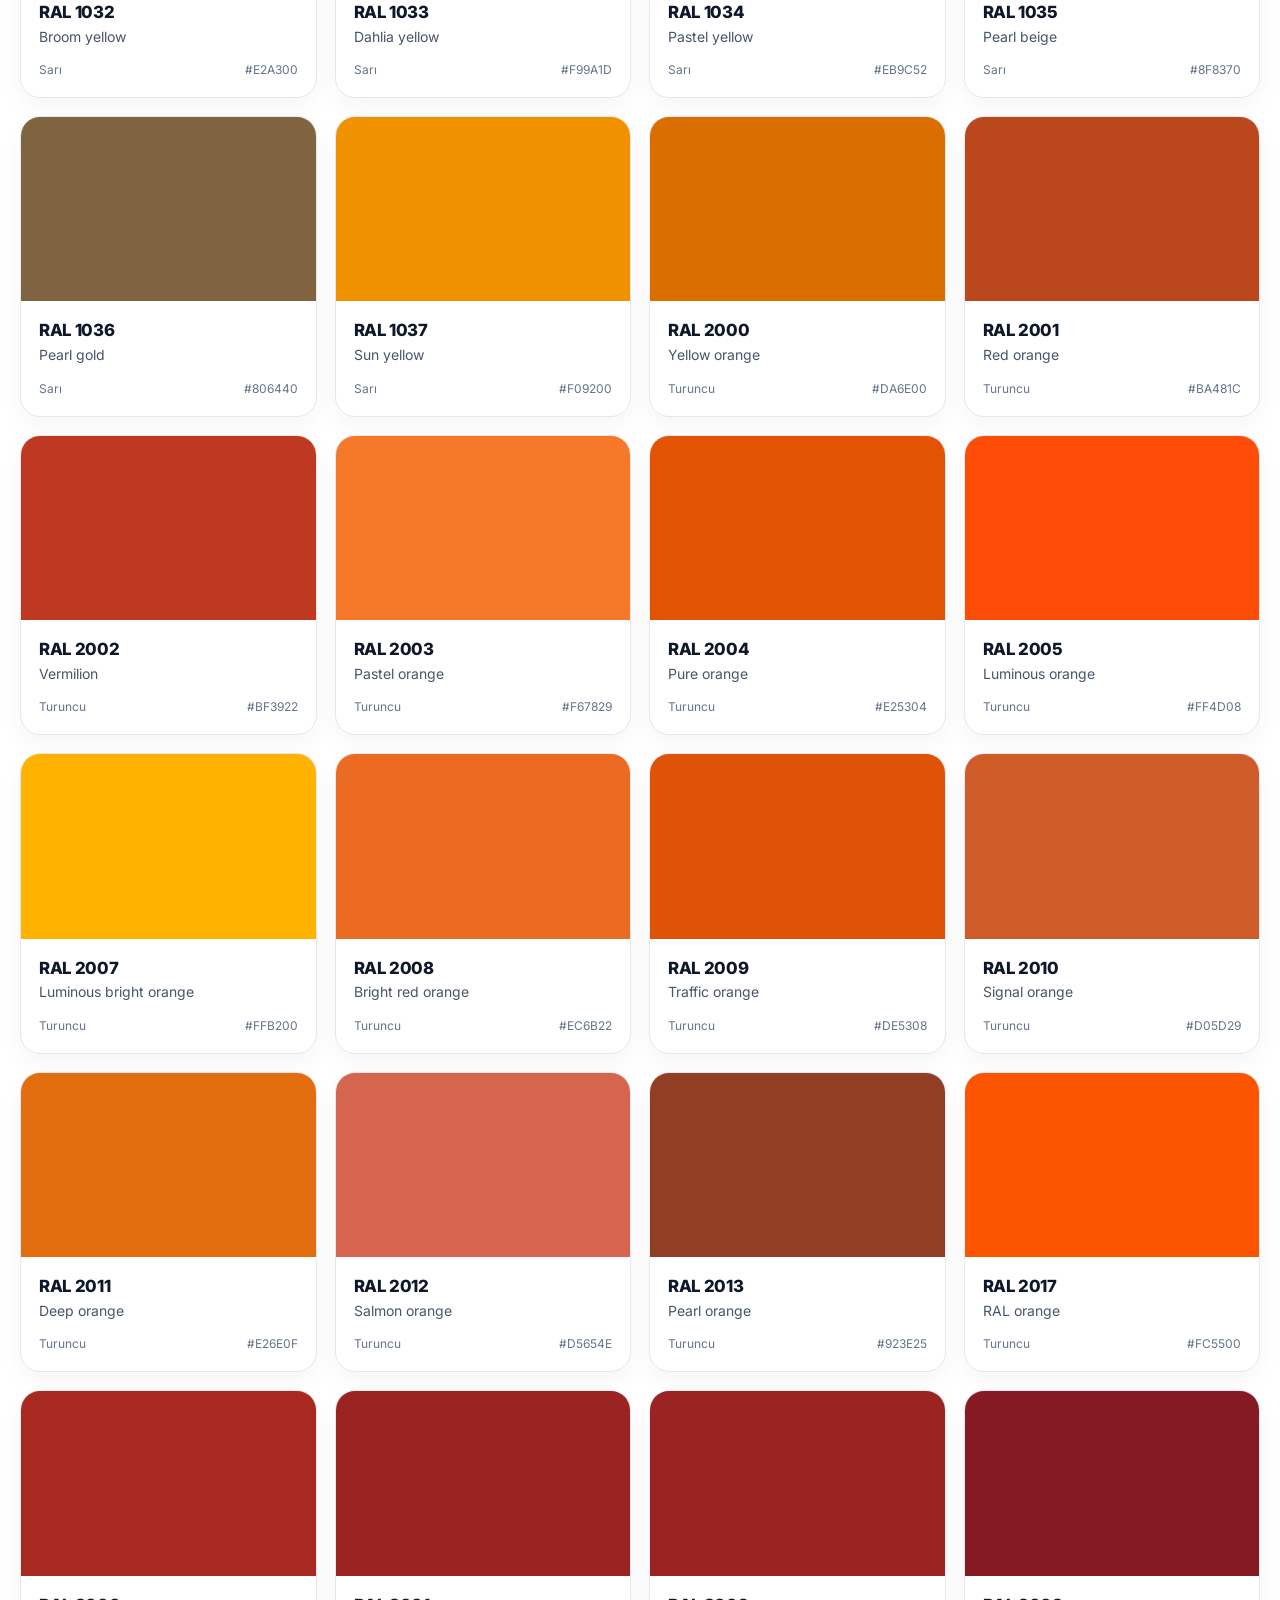
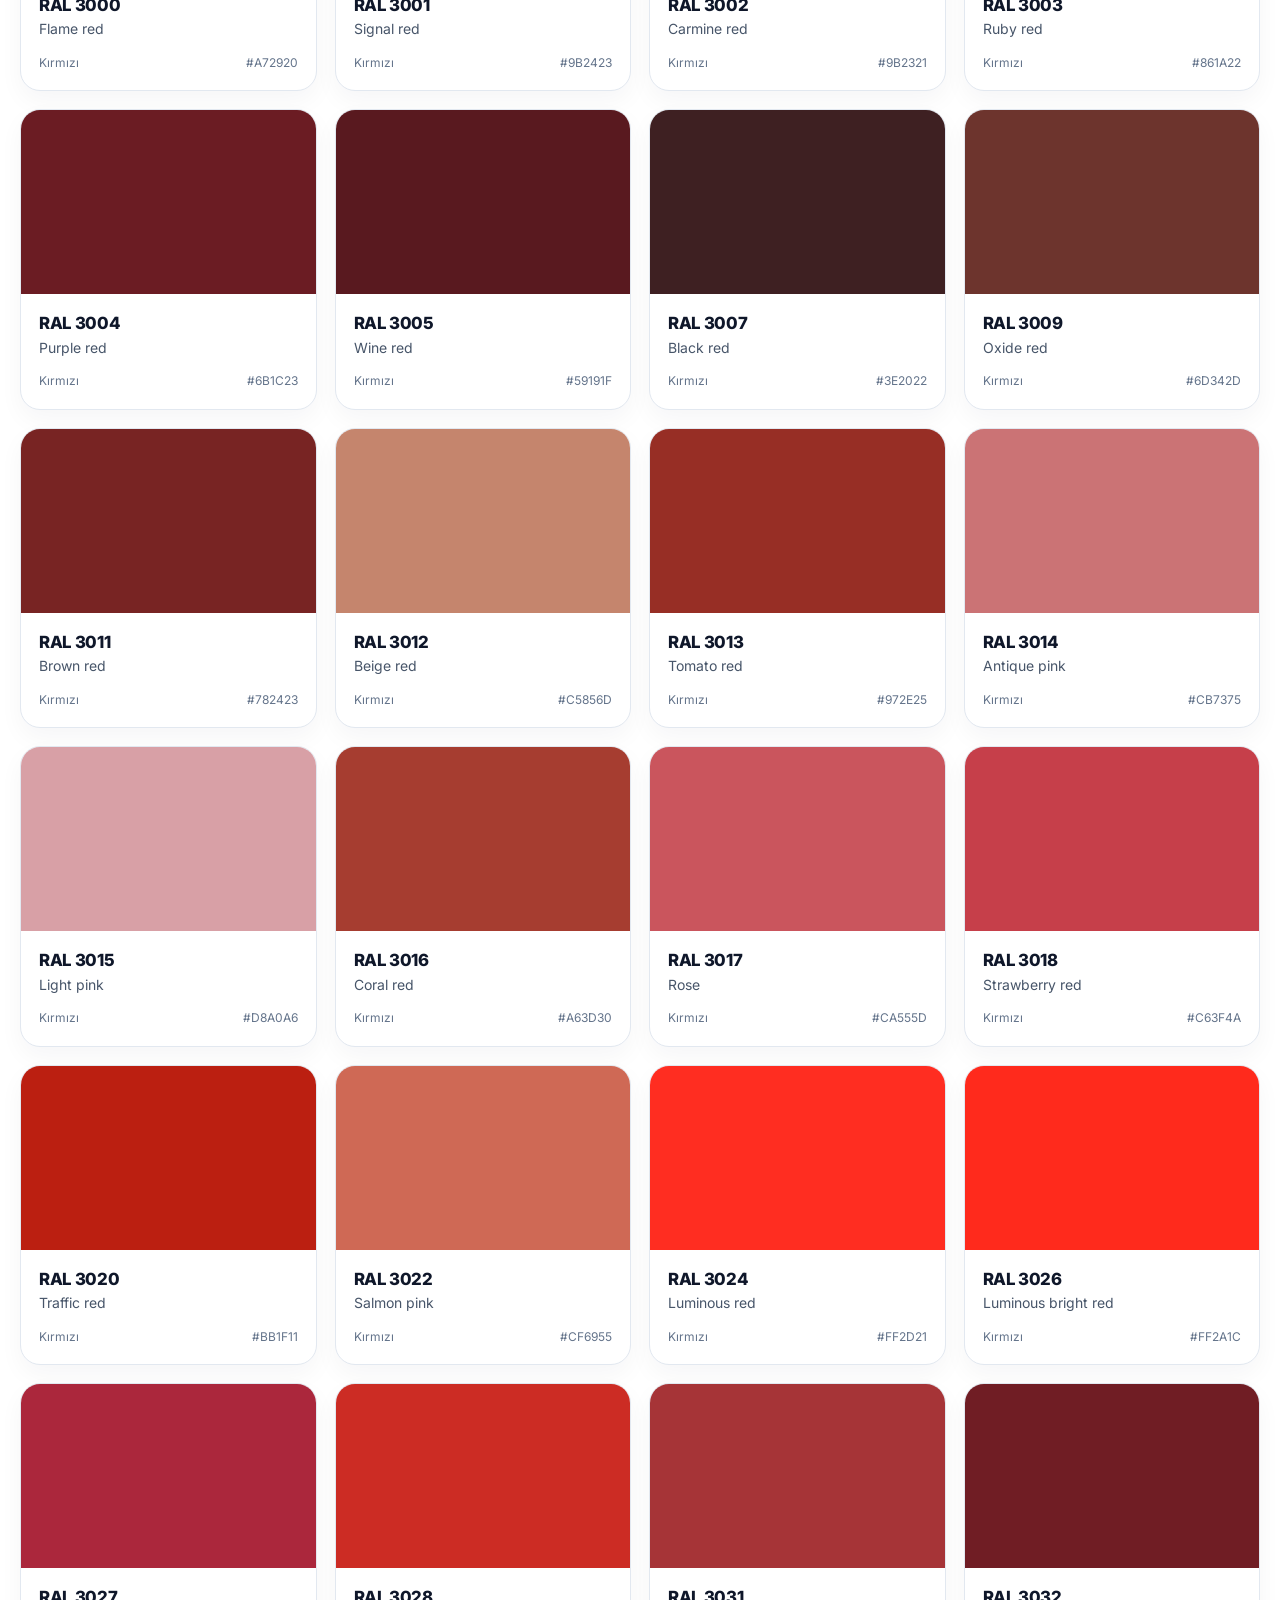
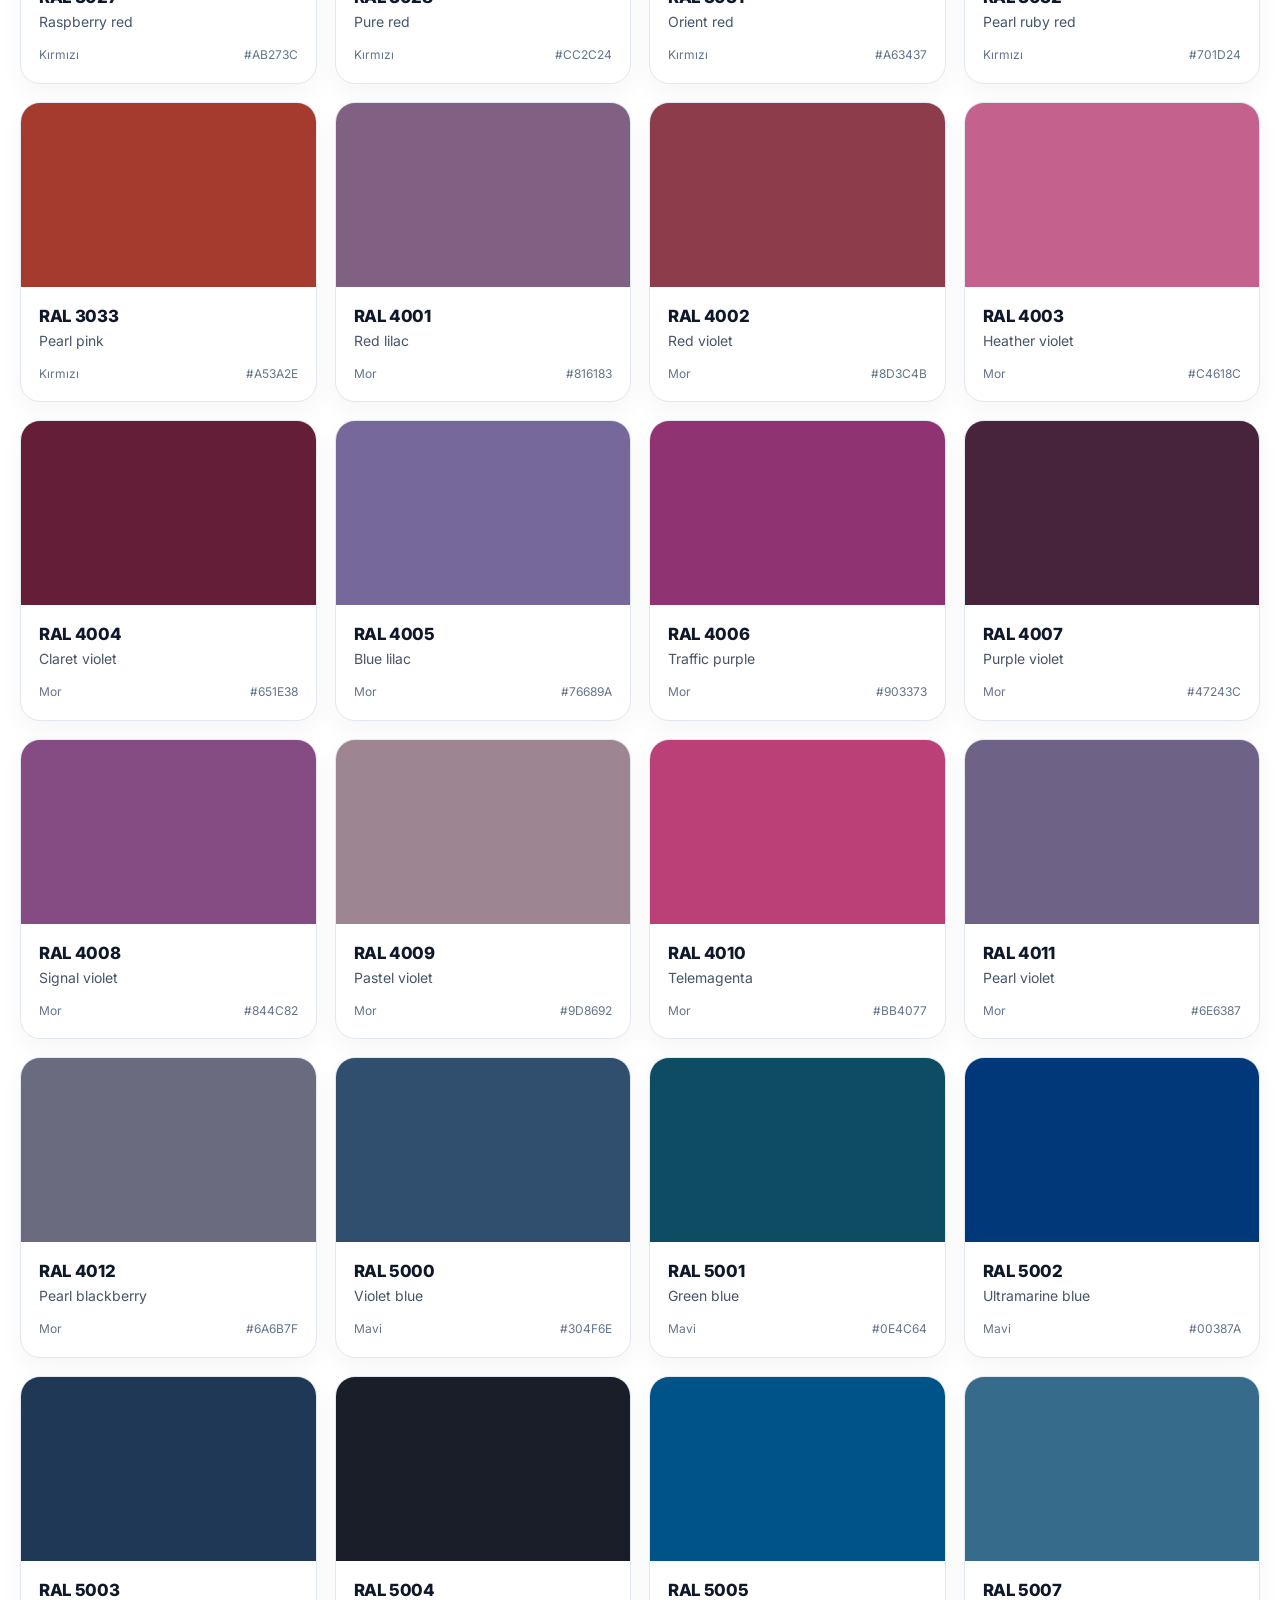
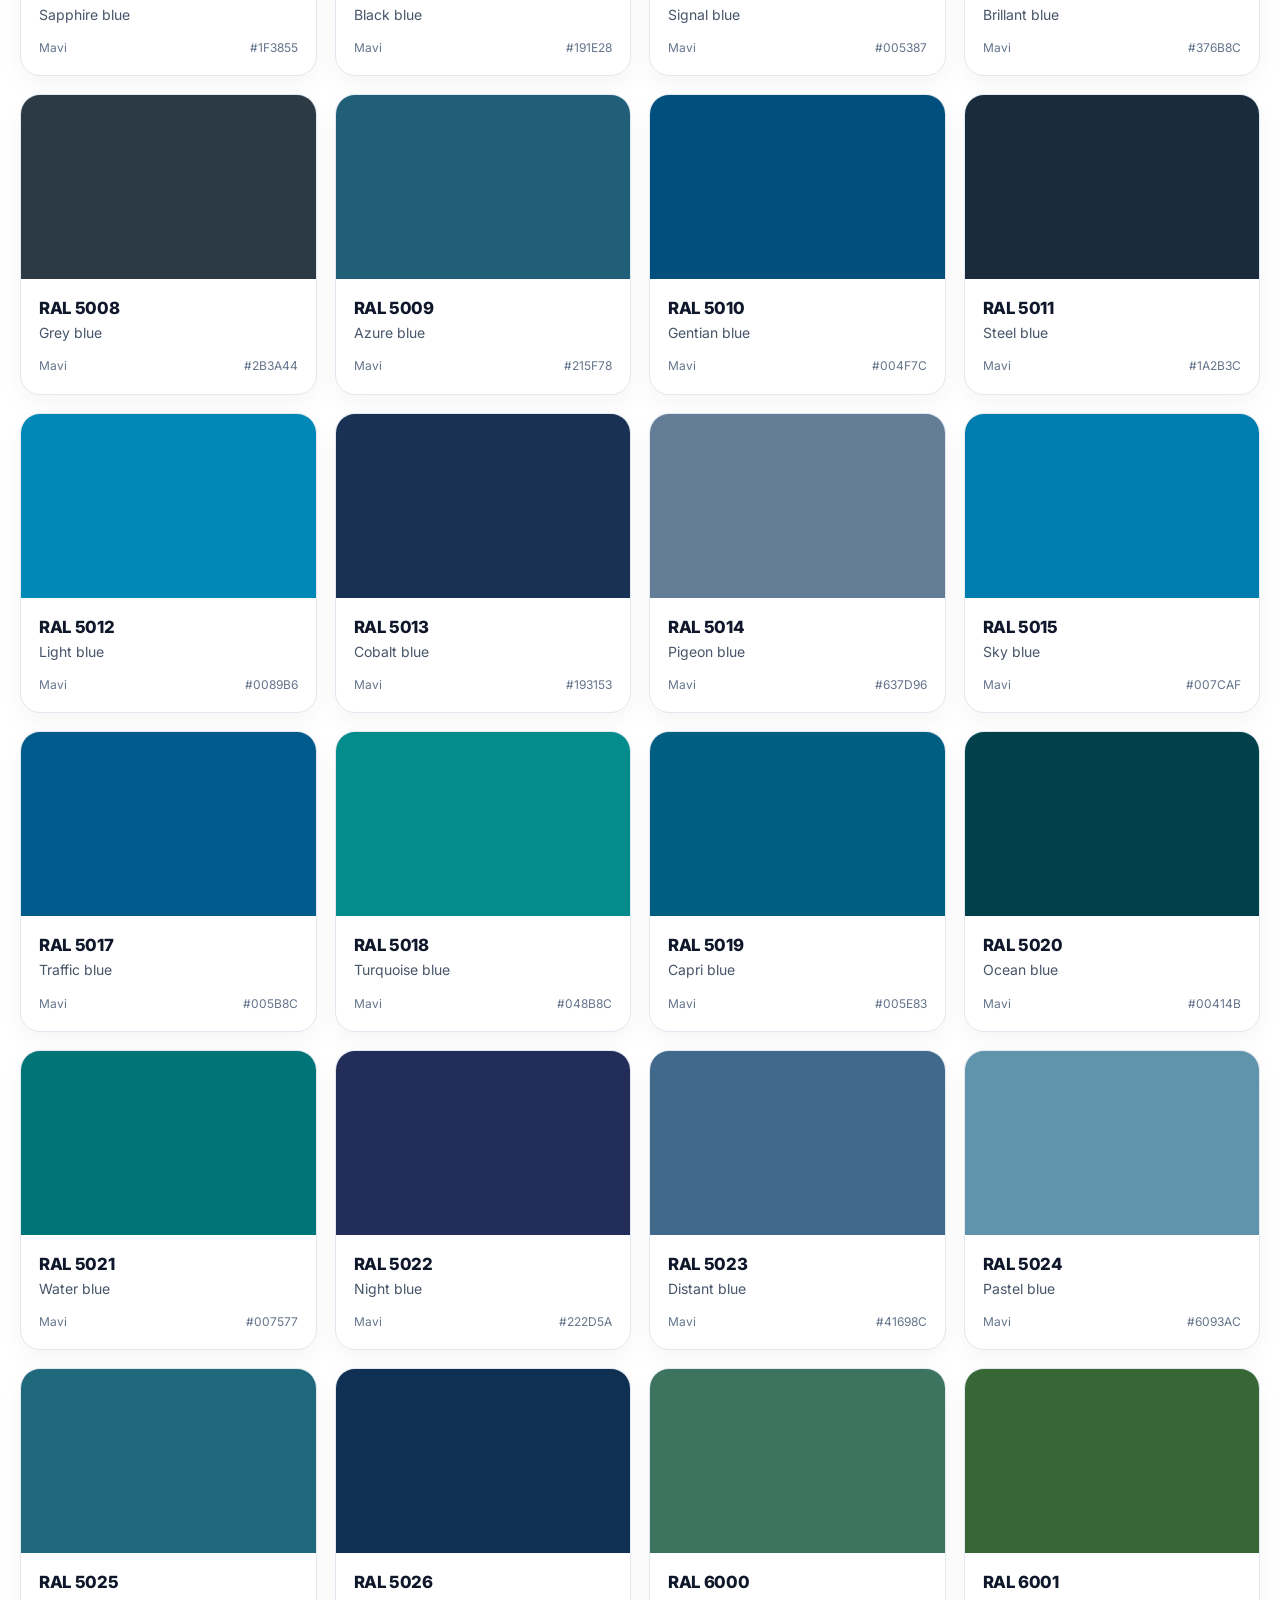
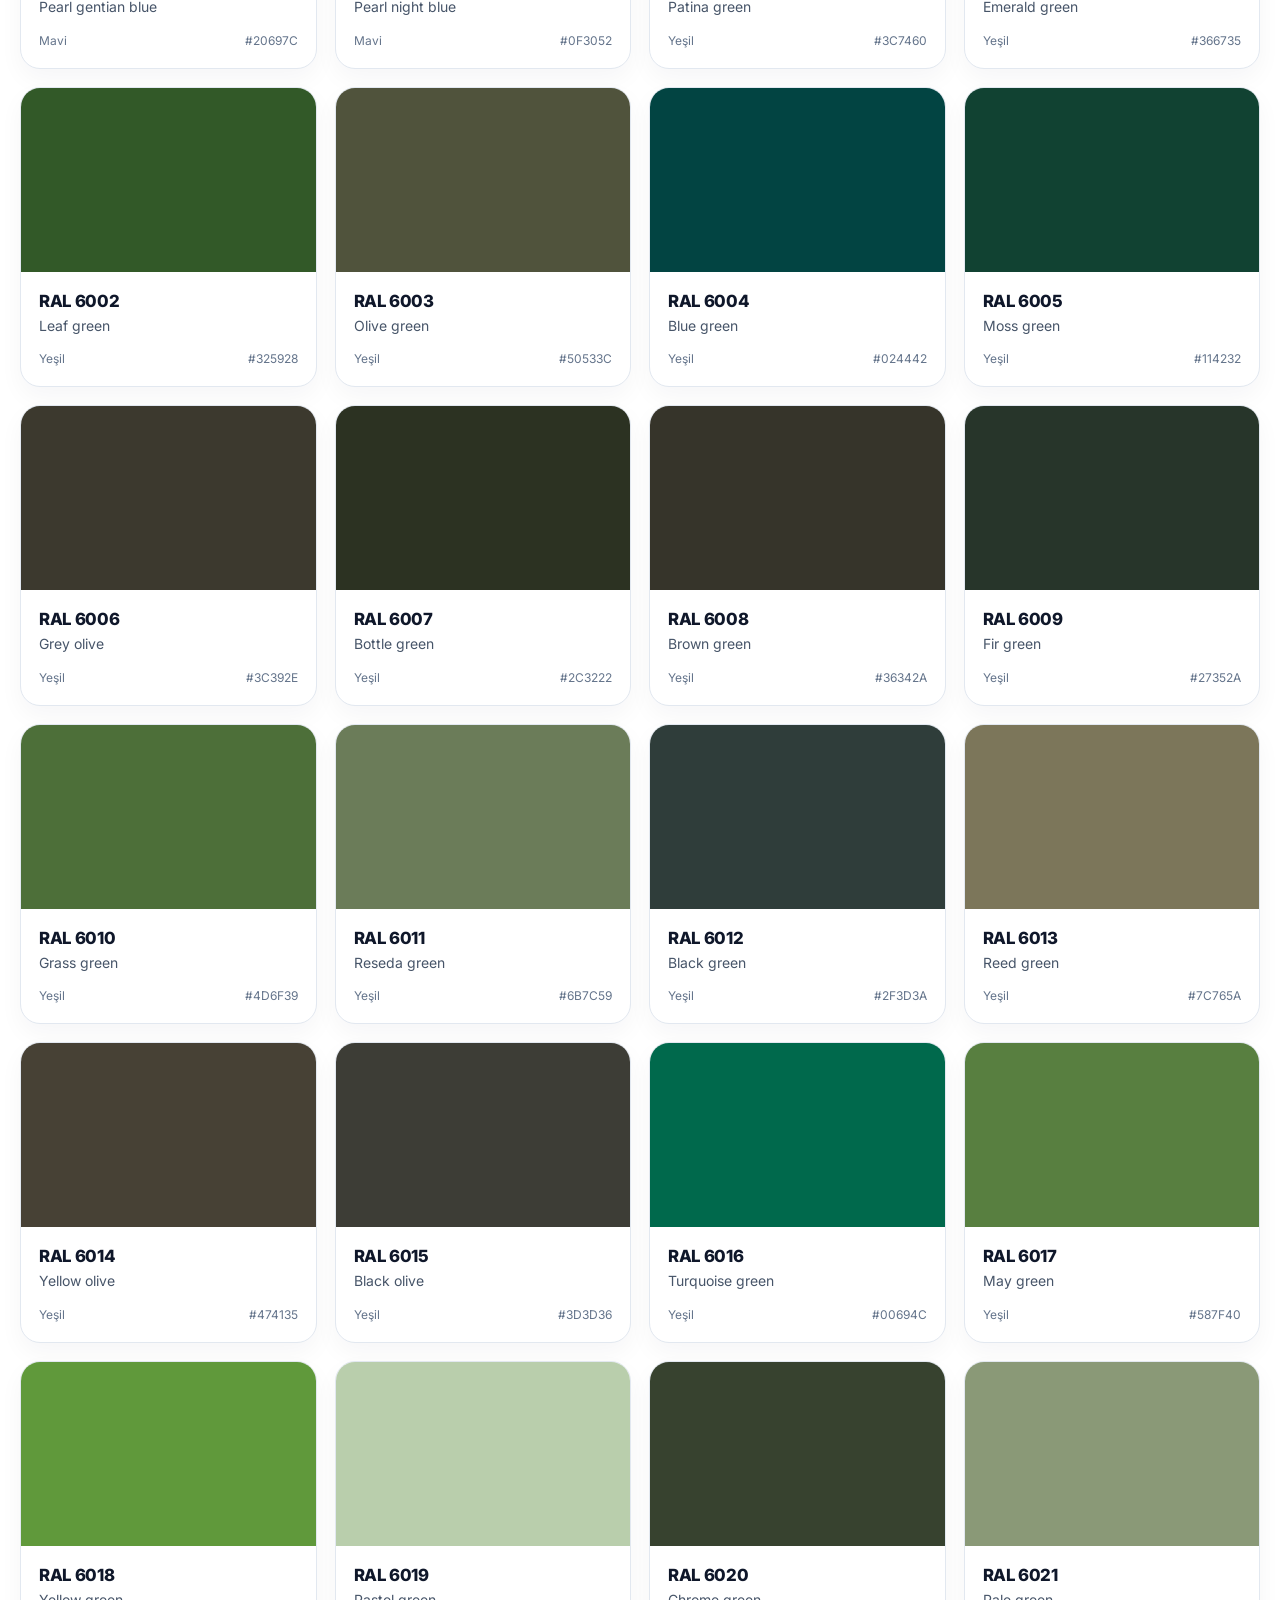
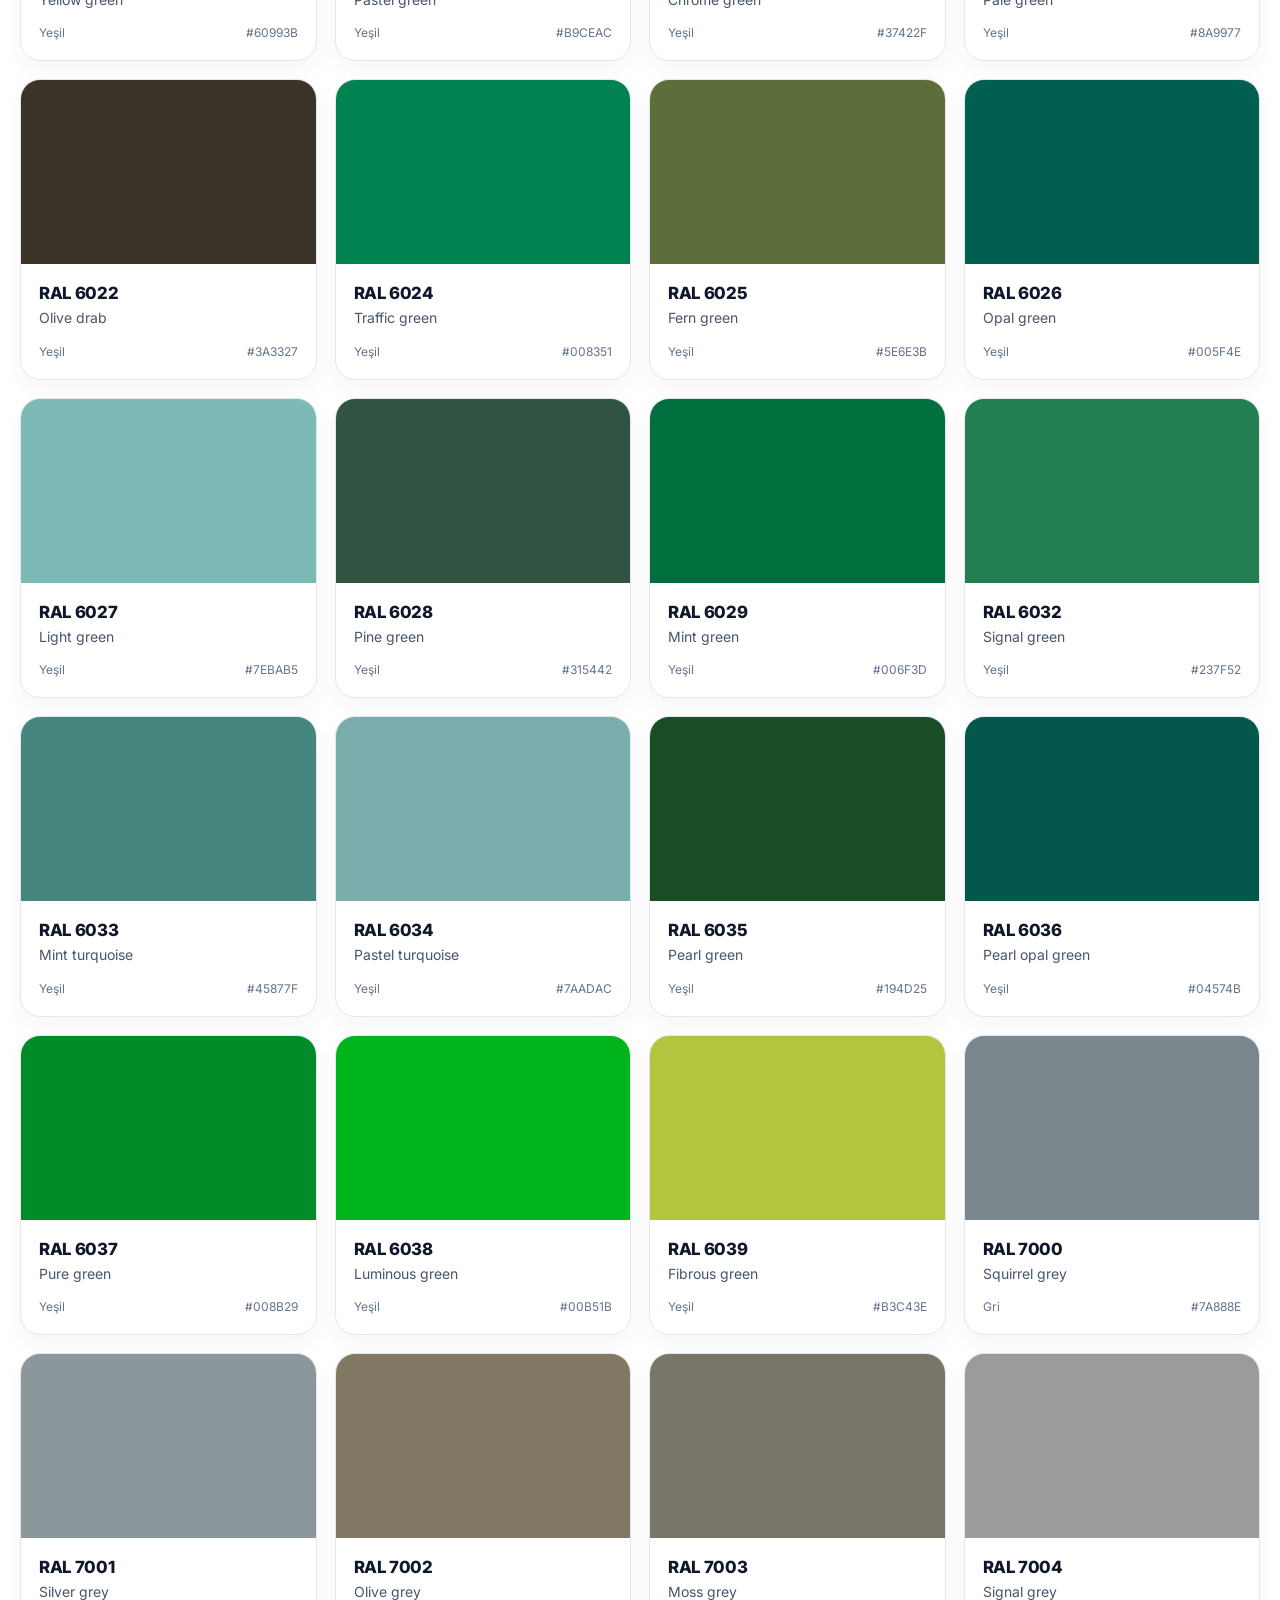
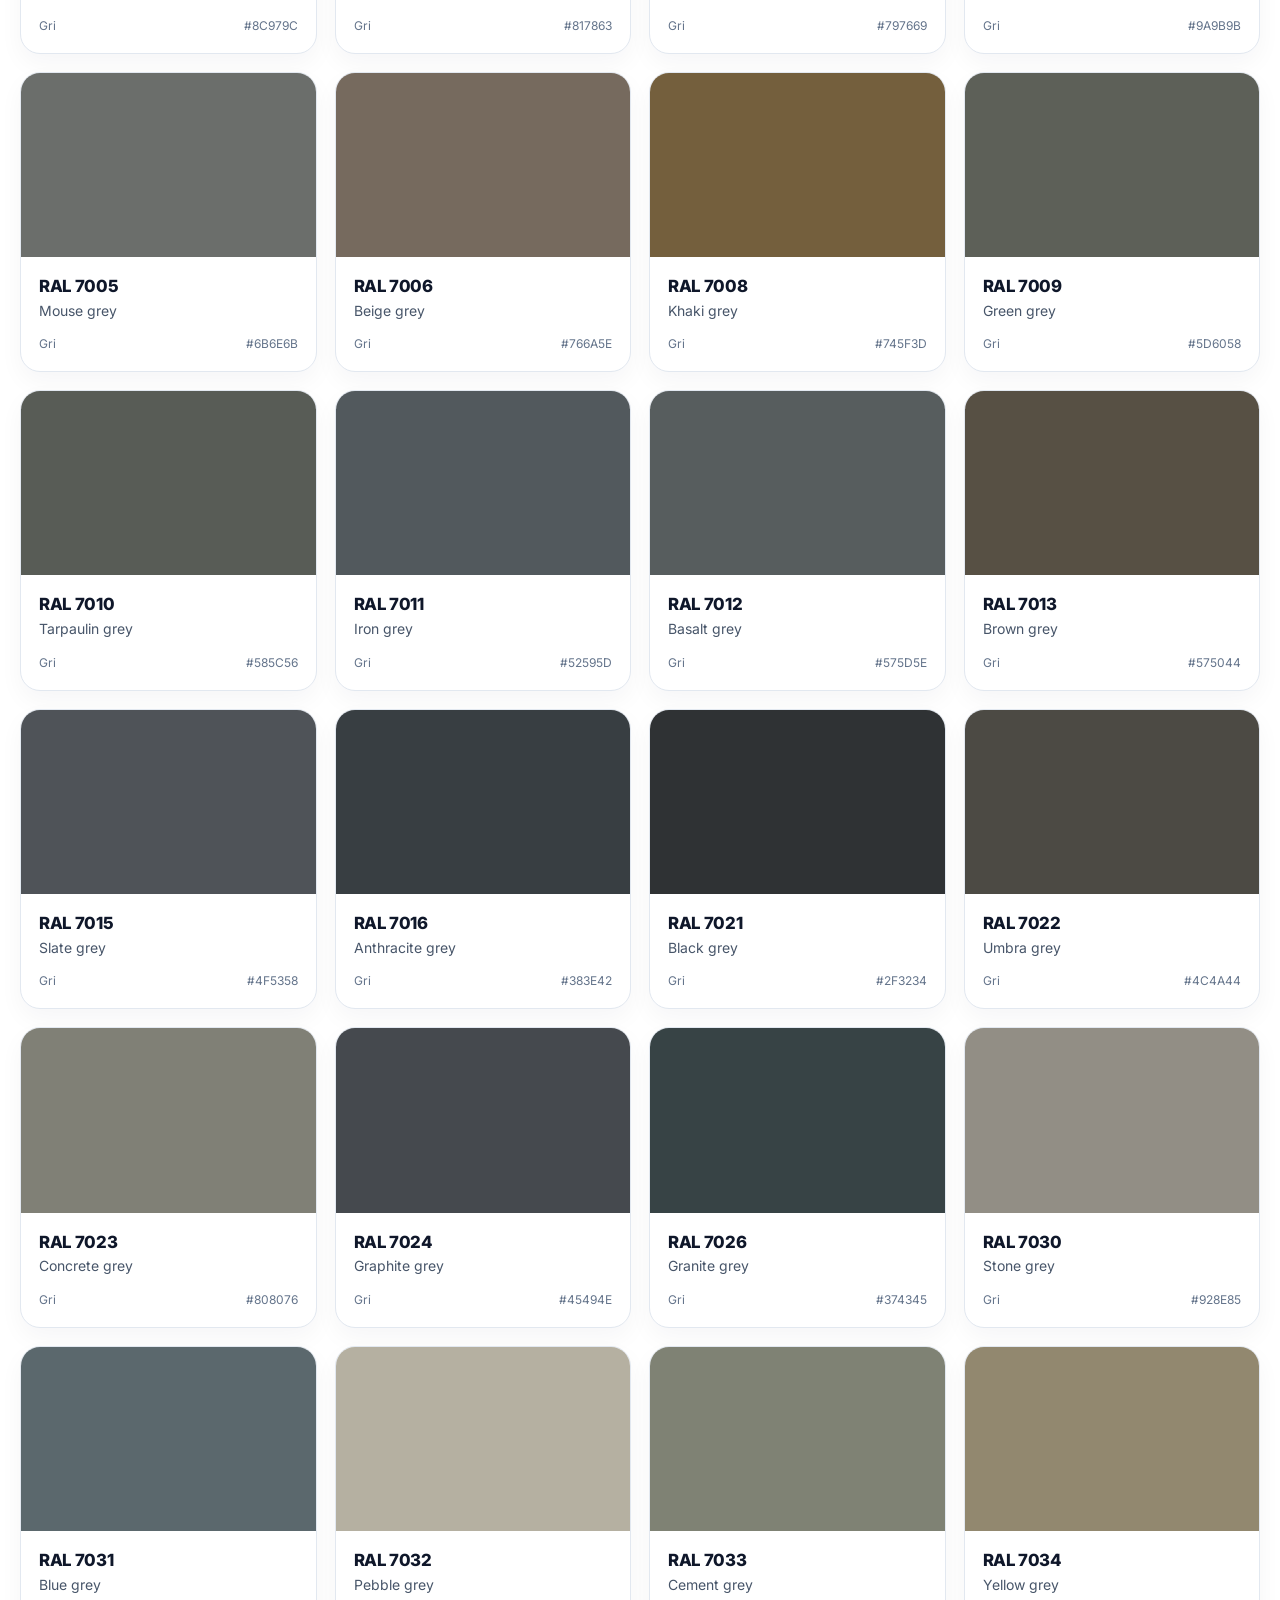
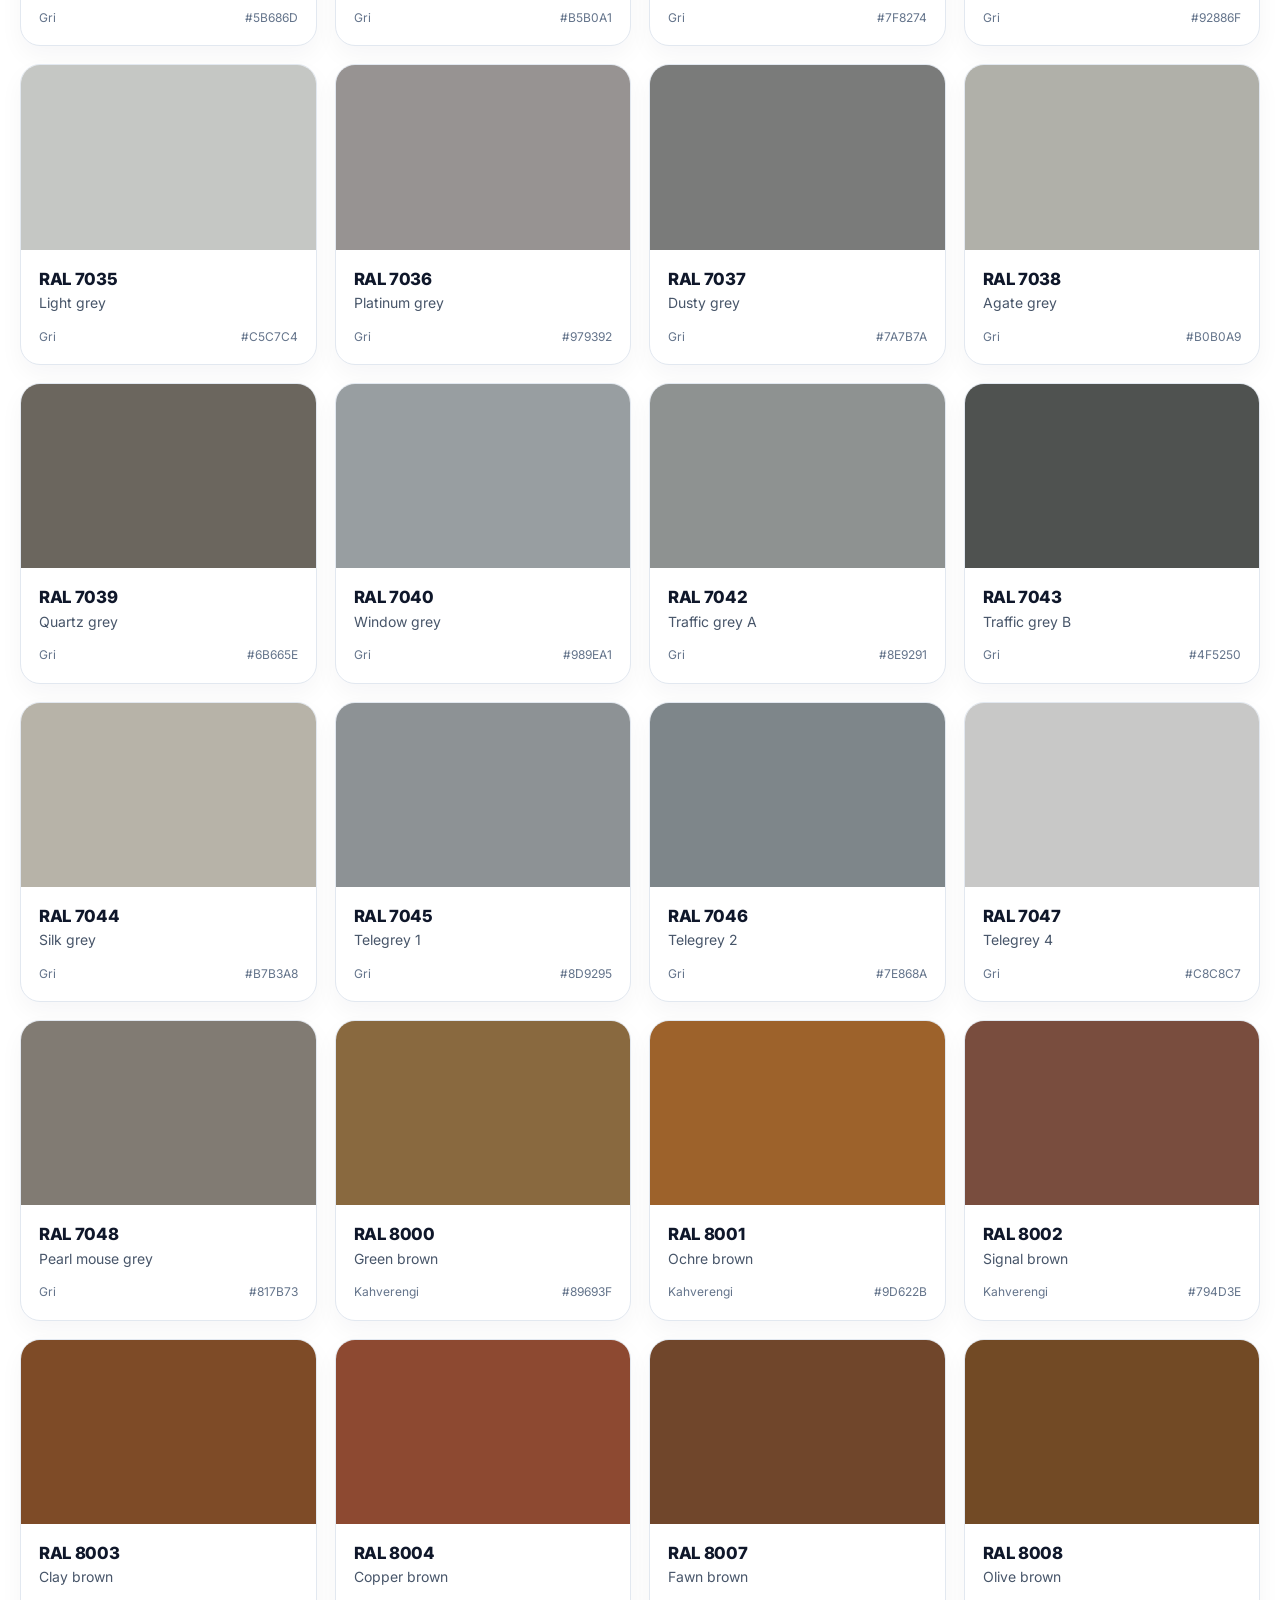
==== commit ba93c043: "Enhance RAL color engine and footer layout Updated the RAL color engine section with improved search" ====
--- a/ral-renk-motoru.html
+++ b/ral-renk-motoru.html
@@ -24,12 +24,44 @@
     <a href="https://shopelementboya.com/" target="_blank" rel="noopener">E-Store</a>
   </div>
 </header>
-<section class="page-hero"><div class="container split-grid"><div><div class="breadcrumb"><span>Anasayfa</span><span>/</span><span>RAL Renk Motoru</span></div><h1>RAL Renk Motoru</h1><p>Projeye uygun renkleri kod veya isimle arayın, ürün sayfaları ve teklif görüşmeleri için hızlı bir dijital önizleme alın.</p></div><div class="page-banner"><img src="assets/images/product-effects.svg" alt="RAL renk motoru banner"></div></div></section>
-<section class="section"><div class="container"><h2 class="section-title">Renk arama ve önizleme</h2><p class="section-lead">Ekrandaki renkler dijital yaklaşık gösterimdir; üretim ve sipariş süreçlerinde fiziksel referans ile doğrulama önerilir.</p><div class="ral-toolbar"><input class="search" id="ral-search" placeholder="RAL kodu veya isim ara"><select class="select" id="ral-family"><option value="">Tüm aileler</option><option value="1">1000 Sarılar</option><option value="2">2000 Turuncular</option><option value="3">3000 Kırmızılar</option><option value="4">4000 Morlar</option><option value="5">5000 Maviler</option><option value="6">6000 Yeşiller</option><option value="7">7000 Griler</option><option value="8">8000 Kahveler</option><option value="9">9000 Siyah / Beyaz</option></select></div><div class="showcase"><div class="show-surface" id="show-surface"><div class="mock-door" id="mock-door"></div><div class="mock-panel" id="mock-panel"></div><div class="mock-machine" id="mock-machine"></div></div><div><h3 style="margin-top:0">Seçilen renk yüzey önizlemesi</h3><p class="section-lead">Kapı, panel ve makine formu üzerinden renk etkisini birlikte görüntüleyin. Kullanıcılarınız daha sonra buradaki alanları gerçek ürün görselleriyle değiştirebilir.</p><div id="ral-selected" class="card"></div></div></div><div id="ral-grid" class="ral-grid" style="margin-top:24px"></div></div></section>
-<footer class="footer">
+<section class="page-hero">
+  <div class="container split-grid">
+    <div>
+      <div class="breadcrumb"><span>Anasayfa</span><span>/</span><span>RAL Renk Motoru</span></div>
+      <h1>RAL Renk Motoru</h1>
+      <p>RAL kodu ara, renk ailesine göre filtrele ve seçilen rengin yaklaşık dijital yüzey önizlemesini incele. Ekrandaki renkler referans amaçlıdır; nihai seçim için fiziksel numune veya gerçek renk kartelası kullanılmalıdır.</p>
+      <div class="kicker-row"><span class="kicker" id="ralCount">0 renk gösteriliyor</span></div>
+    </div>
+    <div class="page-banner"><img src="assets/images/sector-furniture.svg" alt="RAL renk motoru banner"></div>
+  </div>
+</section>
+<section class="section">
   <div class="container">
-    <div class="footer-grid">
-      <div>
+    <div class="ral-toolbar">
+      <input class="search" id="ralSearch" type="search" placeholder="RAL kodu veya isim ara...">
+      <select class="select" id="ralFamily">
+        <option value="">Tüm aileler</option>
+        <option>Sarı</option><option>Turuncu</option><option>Kırmızı</option><option>Mor</option><option>Mavi</option><option>Yeşil</option><option>Gri</option><option>Kahverengi</option><option>Beyaz & Siyah</option>
+      </select>
+    </div>
+    <div class="showcase">
+      <div class="show-surface">
+        <div class="mock-door"></div>
+        <div class="mock-panel"></div>
+        <div class="mock-machine"></div>
+      </div>
+      <div class="card">
+        <h3 style="margin-top:0">Seçili Renk Önizlemesi</h3>
+        <p>Bu alan seçtiğiniz rengin kapı, panel ve makine yüzeyinde yaklaşık görünümünü gösterir.</p>
+        <div class="metric-strip" style="grid-template-columns:1fr; margin-top:14px">
+          <div class="metric"><strong id="previewCode">RAL 0000</strong><span id="previewName">Renk adı</span></div>
+          <div class="metric"><strong id="previewHex">#000000</strong><span>Dijital HEX karşılığı</span></div>
+        </div>
+      </div>
+    </div>
+    <div class="ral-grid" id="ral-grid" style="margin-top:24px"></div>
+  </div>
+</section>
         <div class="logo logo-footer" style="margin-bottom:14px"><img src="assets/images/element-logo.webp" alt="Element Boya logosu"></div>
         <p>Element Boya; polyester, epoksi polyester, epoksi ve özel efekt serileriyle endüstriyel kaplama ihtiyaçlarına yönelik çözümler sunar. Bu sitedeki görsel alanları ve doküman bağlantılarını daha sonra kendi içeriklerinizle kolayca güncelleyebilirsiniz.</p>
       </div>
@@ -57,4 +89,4 @@
     </div>
     <div class="footer-bottom">© <span data-year></span> Element Boya. Tüm hakları saklıdır.</div>
   </div>
-</footer><script src="assets/data/products.js"></script><script src="assets/data/docs.js"></script><script src="assets/data/ral-colors.js"></script><script src="assets/js/app.js"></script></body></html>+</footer><script src="assets/data/products.js"></script><script src="assets/data/docs.js"></script><script src="assets/data/ral-colors.js"></script><script src="assets/js/app.js"></script></body></html>
